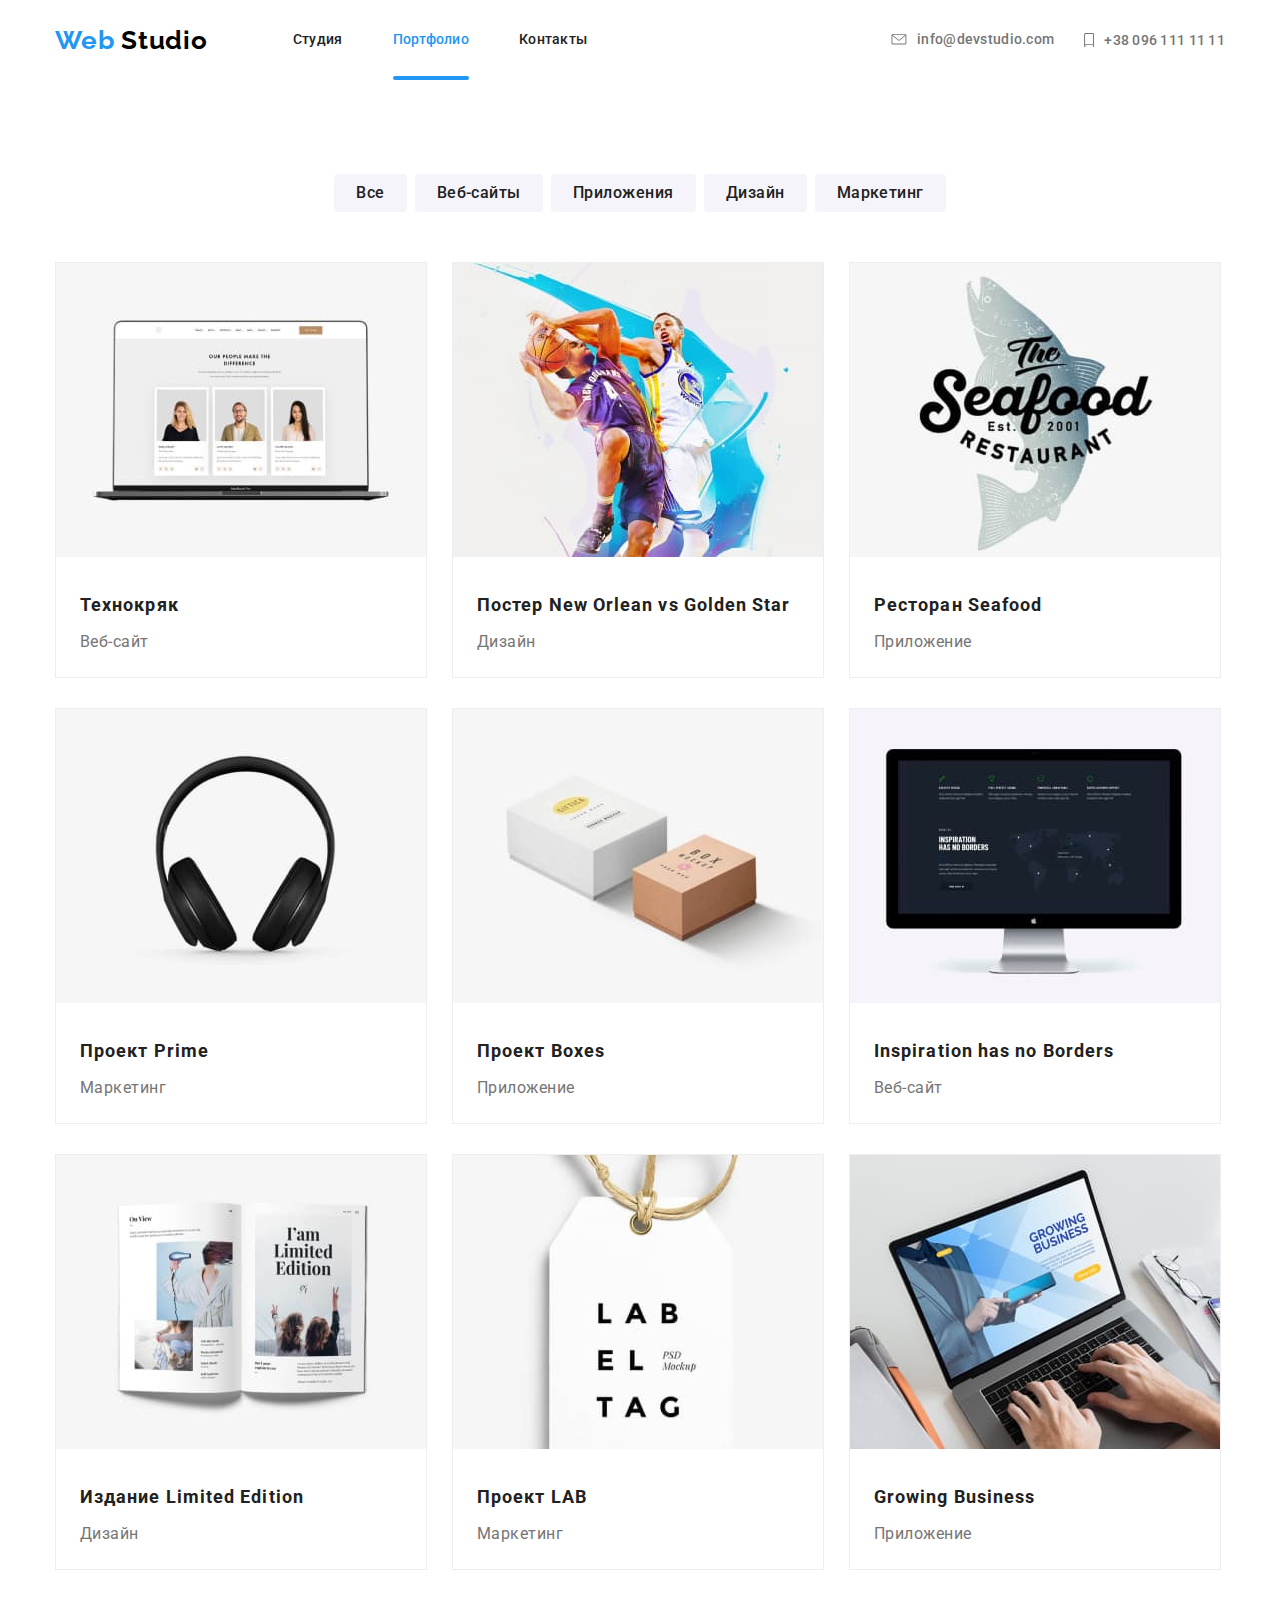
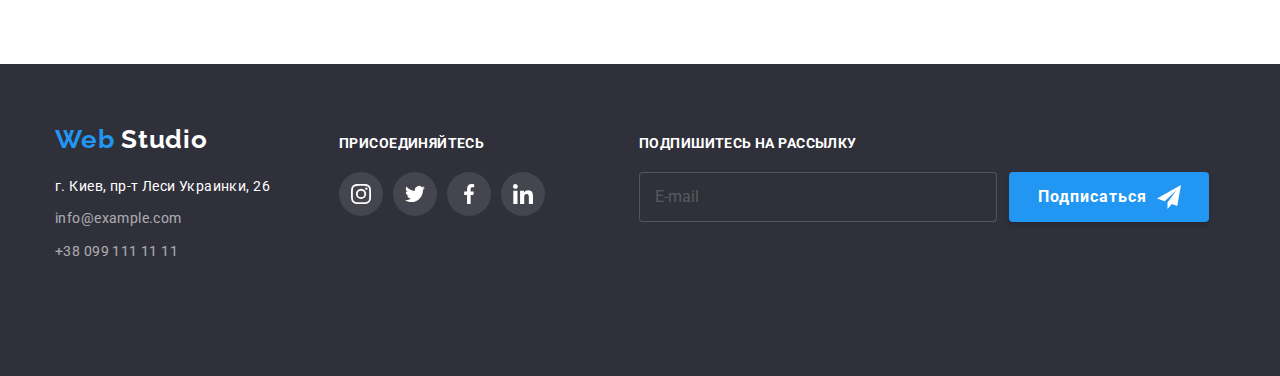
==== portfolio.html @ 1333edb5 "добавляет материалы прошлой работы" ====
<!DOCTYPE html>
<html lang="en">
  <head>
    <meta charset="UTF-8" />
    <meta name="viewport" content="width=device-width, initial-scale=1.0" />
    <title>Portfolio</title>
    <link
      href="https://fonts.googleapis.com/css2?family=Raleway:wght@700&family=Roboto:wght@400;500;700;900&display=swap"
      rel="stylesheet"
    />
    <link rel="stylesheet" href="./css/normalize.css" />
    <link rel="stylesheet" href="./css/styles.css" />
  </head>
  <body>
    <!--Шапка-->
    <header class="header">
      <div class="container">
        <nav class="navigation">
          <a class="logo link" href="./index.html" lang="en"><span class="logo-accent">Web</span> Studio</a>
          <ul class="navigation-list">
            <li class="navigation-list-item list">
              <a class="navigation-list-link link" href="./index.html">Студия</a>
            </li>
            <li class="navigation-list-item list">
              <a class="navigation-list-link link current" href="./portfolio.html">Портфолио</a>
            </li>
            <li class="navigation-list-item list">
              <a class="navigation-list-link link" href="#contacts">Контакты</a>
            </li>
          </ul>
    
          <ul class="address-list">
            <li class="address-list-item list">
    
              <svg class="address-list-item-svg icon-mail" width="16px" height="11.2px">
                <use href="./images/sprite.svg#icon-mail"></use>
    
                <address class="header-address">
    
              </svg>
    
              <a class="adress-list-link link" href="mailto:info@devstudio.com" lang="en">info@devstudio.com</a>
              </address>
            </li>
    
            <li class="address-list-item list">
              <svg class="address-list-item-svg" width="10px" height="14.94px">
                <use href="./images/sprite.svg#icon-telephone"></use>
              </svg>
              <address class="header-address">
                <a class="adress-list-link link" href="tel:+380961111111">+38 096 111 11 11</a>
              </address>
            </li>
          </ul>
        </nav>
      </div>
    </header>

    <!--Портфолио-->
    <main>
      <div class="container filter">
        <h1 class="is-hidden">Примеры работ</h1>
      <!--Фильтр-->
      <ul class="filter-list list">
        <li class="filter-list-item">
          <button class="filter-list-item-btn">Все</button>
        </li>
        <li class="filter-list-item">
          <button class="filter-list-item-btn">Веб-сайты</button>
        </li>
        <li class="filter-list-item">
          <button class="filter-list-item-btn">Приложения</button>
        </li>
        <li class="filter-list-item">
          <button class="filter-list-item-btn">Дизайн</button>
        </li>
        <li class="filter-list-item">
          <button class="filter-list-item-btn">Маркетинг</button>
        </li>
      </ul>
    </div>
      <!--Галлерея работ-->


      <div class="container gallery">

        <ul class="gallery-list list">

          <!--Технокряк -->

          <li class="gallery-list-item">
            <a class="gallery-list-link link" href="">
              <div class="gallery-list-link-image">
                <img class="gallery-list-image" src="./images/gallery/Tehnokriak.jpg" 
              alt="Ноутбук" width="370" height="294" >

              <p class="gallery-list-description">
                Технокряк это современная площадка распространения коронавируса.
                Компании используют эту платформу для цифрового шпионажа и атак на
                защищённые сервера конкурентов.
              </p>
              
              </div>
              <h2 class="gallery-list-title">Технокряк</h2>
              <p class="gallery-list-subtitle">Веб-сайт</p>
              
            </a>
          </li>
        
          <!--Постер New Orlean vs Golden Star-->
        
          <li class="gallery-list-item">
            <a class="gallery-list-link link" href="">
              <div class="gallery-list-link-image">
                <img class="gallery-list-image" src="./images/gallery/Poster-New-Orlean.jpg"
                alt="Два баскетболиста борятся за мяч" width="370" height="294" >

                <p class="gallery-list-description">
                  Технокряк это современная площадка распространения коронавируса.
                  Компании используют эту платформу для цифрового шпионажа и атак на
                  защищённые сервера конкурентов.
                </p>



              </div>
              <h2 class="gallery-list-title">Постер New Orlean vs Golden Star</h2>
              <p class="gallery-list-subtitle">Дизайн</p>
             
            </a>
          </li>
        
          <!--Ресторан Seafood-->
        
          <li class="gallery-list-item">
            <a class="gallery-list-link link" href="">
              <div class="gallery-list-link-image">
                <img class="gallery-list-image" src="./images/gallery/Restaraunt_Seafood.jpg"
                alt="Силует рыбы с названием ресторана" width="370" height="294" >

                <p class="gallery-list-description">
                  Технокряк это современная площадка распространения коронавируса.
                  Компании используют эту платформу для цифрового шпионажа и атак на
                  защищённые сервера конкурентов.
                </p>



              </div>
              <h2 class="gallery-list-title">Ресторан Seafood</h2>
              <p class="gallery-list-subtitle">Приложение</p>
              
            </a>
          </li>
        
          <!--Проект Prime-->
        
          <li class="gallery-list-item">
            <a class="gallery-list-link link" href="">
              <div class="gallery-list-link-image">
                <img class="gallery-list-image" src="./images/gallery/Project-Prime.jpg" 
              alt="Наушники" width="370" height="294" >

              <p class="gallery-list-description">
                Технокряк это современная площадка распространения коронавируса.
                Компании используют эту платформу для цифрового шпионажа и атак на
                защищённые сервера конкурентов.
              </p>

              </div>
              <h2 class="gallery-list-title">Проект Prime</h2>
              <p class="gallery-list-subtitle">Маркетинг</p>
              
            </a>
          </li>
        
          <!--Проект Boxes-->
        
          <li class="gallery-list-item">
            <a class="gallery-list-link link" href="">
              <div class="gallery-list-link-image">
                <img class="gallery-list-image" src="./images/gallery/Project_Boxes.jpg" 
              alt="Две коробки" width="370" height="294" >

              <p class="gallery-list-description">
                Технокряк это современная площадка распространения коронавируса.
                Компании используют эту платформу для цифрового шпионажа и атак на
                защищённые сервера конкурентов.
              </p>
              </div>
              <h2 class="gallery-list-title">Проект Boxes</h2>
              <p class="gallery-list-subtitle">Приложение</p>
              
            </a>
          </li>
        
          <!--Inspiration has no Borders-->
        
          <li class="gallery-list-item">
            <a class="gallery-list-link link" href="">
              <div class="gallery-list-link-image">
                <img class="gallery-list-image" src="./images/gallery/Inspiration-has-no-borders.jpg" 
              alt="Монитор" width="370" height="294" >

              <p class="gallery-list-description">
                Технокряк это современная площадка распространения коронавируса.
                Компании используют эту платформу для цифрового шпионажа и атак на
                защищённые сервера конкурентов.
              </p>

              </div>
              <h2 class="gallery-list-title">Inspiration has no Borders</h2>
              <p class="gallery-list-subtitle">Веб-сайт</p>
              
            </a>
          </li>
        
          <!--Издание Limited Edition-->
        
          <li class="gallery-list-item">
            <a class="gallery-list-link link" href="">
              <div class="gallery-list-link-image">
                <img class="gallery-list-image" src="./images/gallery/publication-limit-edition.jpg" 
              alt="Разворот журнала" width="370" height="294" >

              <p class="gallery-list-description">
                Технокряк это современная площадка распространения коронавируса.
                Компании используют эту платформу для цифрового шпионажа и атак на
                защищённые сервера конкурентов.
              </p>
              </div>
              <h2 class="gallery-list-title">Издание Limited Edition</h2>
              <p class="gallery-list-subtitle">Дизайн</p>
              
            </a>
          </li>
        
          <!--Проект LAB-->
        
          <li class="gallery-list-item">
            <a class="gallery-list-link link" href="">
              <div class="gallery-list-link-image">
                <img class="gallery-list-image" src="./images/gallery/project-LAB.jpg" 
              alt="Этикетка" width="370" height="294" >

              <p class="gallery-list-description">
                Технокряк это современная площадка распространения коронавируса.
                Компании используют эту платформу для цифрового шпионажа и атак на
                защищённые сервера конкурентов.
              </p>
              </div>
              <h2 class="gallery-list-title">Проект LAB</h2>
              <p class="gallery-list-subtitle">Маркетинг</p>
              
            </a>
          </li>
        
          <!--Growing Business-->
        
          <li class="gallery-list-item">
            <a class="gallery-list-link link" href="">
              <div class="gallery-list-link-image">
                <img class="gallery-list-image" src="./images/gallery/Growing_Business.jpg"
                alt="Руки печатают по клавиатуре ноутбука" width="370" height="294" >

                <p class="gallery-list-description">
                  Технокряк это современная площадка распространения коронавируса.
                  Компании используют эту платформу для цифрового шпионажа и атак на
                  защищённые сервера конкурентов.
                </p>
              </div>
              <h2 class="gallery-list-title">Growing Business</h2>
              <p class="gallery-list-subtitle">Приложение</p>
             
            </a>
          </li>
        </ul>
      </div>
    </main>

    <!--Подвал-->
    <footer id="contacts">
      <div class="container">
        <div class="footer-left-side">
          <a class="logo link" href="./index.html" lang="en">
            <span class="logo-accent">Web</span> Studio</a>
    
          <ul class="contact-list list">
            <li class="contact-list-item address">
              <address>
                <a class="contact-list-address link" href="https://goo.gl/maps/Wt82RCwKniS8VuWU9" target="_blank">г. Киев,
                  пр-т Леси Украинки, 26</a>
              </address>
            </li>
    
            <li class="contact-list-item mail">
              <address>
                <a class="contact-list-mail link" href="mailto:info@example.com" lang="en">info@example.com</a>
              </address>
            </li>
    
            <li class="contact-list-item tel">
              <address>
                <a class="contact-list-tel link" href="tel:+380991111111">+38 099 111 11 11</a>
              </address>
            </li>
          </ul>
        </div>
    
        <!-- Социальные ссылки подвала -->
    
        <div class="footer-center-side">
          <b class="slogan">присоединяйтесь</b>
    
          <ul class="social-list list">
            <li class="social-list-item">
              <a class="social-link" href="" target="_blank" aria-label="иконка инстаграма">
                <svg class="social-list-item-svg" width="20px" height="20px">
                  <use href="./images/sprite.svg#icon-instagram">
    
                  </use>
                </svg>
              </a>
            </li>
            <li class="social-list-item">
              <a class="social-link" href="" target="_blank" aria-label="иконка твиттера">
                <svg class="social-list-item-svg" width="20px" height="20px">
                  <use href="./images/sprite.svg#icon-twitter">
    
                  </use>
                </svg>
              </a>
            </li>
            <li class="social-list-item">
              <a class="social-link" href="" target="_blank" aria-label="иконка фейсбука">
                <svg class="social-list-item-svg" width="20px" height="20px">
                  <use href="./images/sprite.svg#icon-facebook">
    
                  </use>
                </svg>
              </a>
            </li>
            <li class="social-list-item">
              <a class="social-link" href="" target="_blank" aria-label="иконка линкедина">
                <svg class="social-list-item-svg" width="20px" height="20px">
                  <use href="./images/sprite.svg#icon-linkedin">
    
                  </use>
                </svg>
              </a>
            </li>
          </ul>
        </div>
        <!-- Форма подвала -->
        <div class="footer-right-side">
    
          <b class="slogan">подпишитесь на рассылку</b>
    
          <form action="" class="footer-right-side-form">
    
            <input class="footer-form-input" placeholder="E-mail"></input>
    
            <button type="submit" class="footer-form-button">
              <span class="footer-form-button-txt">Подписаться</span>
              <svg class="footer-form-button-svg" width="24" height="24">
                <use href="./images/sprite.svg#icon-plane"></use>
              </svg>
    
            </button>
    
          </form>
    
        </div>
    
    
    
      </div>
    </footer>
  </body>
</html>
---- css/styles.css ----
html {
  box-sizing: border-box;
}

*,
*::before,
*::after {
  box-sizing: inherit;
}
:root {
  --main-font: 'Roboto', sans-serif;
  --secondary-font: 'Raleway', sans-serif;
  --dark-theme-color: #ffffff;
  --title-color: #212121;
  --desription-color: #757575;
  --accent-color: #2196f3;
  --timing-function: cubic-bezier(0.4, 0, 0.2, 1);
}
body {
  background-color: #ffffff;
  font-family: var(--main-font);
}

img {
  display: block;
}

.container {
  width: 1200px;
  padding-left: 15px;
  padding-right: 15px;
  margin-left: auto;
  margin-right: auto;
}

.section-title {
  margin-top: 0px;
  margin-bottom: 50px;

  font-weight: 700;
  font-size: 36px;
  line-height: 1.17;
  text-align: center;
  letter-spacing: 0.03em;
  color: var(--title-color);
}

.link {
  text-decoration: none;
  font-style: normal;
}
.list {
  list-style: none;
  padding-left: 0px;
}

/* Социальные ссылки */

.social-list {
  display: flex;
}

.social-link {
  display: flex;
  width: 44px;
  height: 44px;
  justify-content: center;
  align-items: center;
}

.social-list-item:not(:last-child) {
  margin-right: 10px;
}

.active {
  color: var(--accent-color);
}

.is-hidden {
  position: absolute;
  width: 1px;
  height: 1px;
  margin: -1px;
  border: 0;
  padding: 0;
  clip: rect(0 0 0 0);
  overflow: hidden;
}

/* Шапка */

.navigation {
  display: flex;
  align-items: center;
}

.logo {
  margin-right: 85px;

  font-family: var(--secondary-font);
  font-weight: 700;
  font-size: 26px;
  line-height: 1.19;
  letter-spacing: 0.03em;

  color: #000000;
}
.logo-accent {
  color: var(--accent-color);
}
.navigation-list,
.address-list {
  padding-left: 0px;
  display: flex;
  margin-top: 0px;
  margin-bottom: 0px;
}

.address-list {
  margin-left: auto;
}

.navigation-list-link {
  display: block;
  padding-top: 32px;
  padding-bottom: 32px;
  color: #212121;
  transition: color 250ms var(--timing-function);
}

.navigation-list-item {
  position: relative;
}

.current {
  color: var(--accent-color);
}

.current::after {
  position: absolute;
  left: 0;
  bottom: 0;

  display: block;
  content: '';
  width: 100%;
  height: 4px;
  background: var(--accent-color);
  border-radius: 2px;

  transition: opacity 250ms var(--timing-function);
}

.navigation-list-item:not(:last-child) {
  margin-right: 50px;
}
.address-list-item:not(:last-child) {
  margin-right: 30px;
}

.navigation-list-link,
.adress-list-link {
  font-weight: 500;
  font-size: 14px;
  line-height: 1.14;
  letter-spacing: 0.02em;
}

.address-list-item {
  display: flex;
  align-items: center;
}

.icon-mail {
  align-items: baseline;
}

.adress-list-link {
  color: #757575;
  transition: color 250ms var(--timing-function);
}

.address-list-item-svg {
  margin-right: 10px;
  fill: #757575;
  transition: fill 250ms var(--timing-function);
}

.navigation-list-link:hover,
.navigation-list-link:focus {
  color: var(--accent-color);
}

.address-list-item:hover .address-list-item-svg,
.address-list-item:focus .address-list-item-svg {
  fill: var(--accent-color);
}

.address-list-item:hover .adress-list-link,
.address-list-item:focus .adress-list-link {
  color: var(--accent-color);
}

/* Герой */

.hero {
  margin-bottom: 94px;
  margin-left: auto;
  margin-right: auto;
  max-width: 1600px;

  background-image: linear-gradient(
      to right,
      rgba(47, 48, 58, 0.8),
      rgba(47, 48, 58, 0.8)
    ),
    url(../images/Hero.jpg);

  background-repeat: no-repeat;
  background-position: center;
}

.hero-title,
.modal-btn {
  color: var(--dark-theme-color);
  text-align: center;
  letter-spacing: 0.06em;
}

.hero-title {
  margin-top: 0px;
  margin-right: auto;
  margin-bottom: 30px;
  margin-left: auto;
  padding-top: 200px;

  width: 696px;
  font-weight: 900;
  font-size: 44px;
  line-height: 1.36;
  text-transform: uppercase;
}

.hero-modal-btn {
  padding-bottom: 200px;
}

.modal-btn {
  display: block;
  margin-left: auto;
  margin-right: auto;
  padding-top: 10px;
  padding-right: 32px;
  padding-bottom: 10px;
  padding-left: 32px;

  font-weight: 700;
  font-size: 16px;
  line-height: 1.87;

  background-color: var(--accent-color);
  border: none;
  border-radius: 4px;
  cursor: pointer;

  transition: background-color 250ms var(--timing-function);
}

.modal-btn:hover,
.modal-btn:focus {
  background-color: #188ce8;
}

/* Особенности */

.features {
  margin-bottom: 94px;
}

.features-list,
.features-list-title,
.features-list-description {
  margin-top: 0px;
  margin-bottom: 0px;
}

.features-list {
  display: flex;
}

.features-list-title {
  margin-bottom: 10px;
}

.features-list-item {
  width: 270px;
}

.features-list-item:not(:last-child) {
  margin-right: 30px;
}

.features-list-icon {
  display: ;
  margin-bottom: 30px;
  display: flex;
  width: 270px;
  height: 120px;
  background-color: #f5f4fa;
  border-radius: 4px;
  justify-content: center;
  align-items: center;
}

.features-list-title,
.features-list-description {
  font-size: 14px;
  letter-spacing: 0.03em;
}

.features-list-title {
  font-weight: 700;
  line-height: 1.14;
  text-transform: uppercase;
  color: var(--title-color);
}
.features-list-description {
  font-weight: 400;
  line-height: 1.71;
  color: var(--desription-color);
}
/* Чем мы занимаемся */

.lesson {
  margin-bottom: 94px;
}

.lesson-list {
  display: flex;
}

.lesson-list,
.lesson-list-description {
  margin-top: 0px;
  margin-bottom: 0px;
}

.lesson-list-item:not(:last-child) {
  margin-right: 30px;
}

.lesson-list-item {
  position: relative;
}

.lesson-list-description {
  position: absolute;
  left: 0;
  bottom: 0;
  width: 100%;

  padding-top: 27px;
  padding-bottom: 27px;

  font-weight: 700;
  font-size: 14px;
  line-height: 1.14;
  text-align: center;
  letter-spacing: 0.03em;
  text-transform: uppercase;
  color: var(--dark-theme-color);
  background: rgba(47, 48, 58, 0.8);
}

/*Наша команда*/

.team {
  background: #f5f4fa;
  margin-bottom: 94px;
}

.team .container {
  padding-top: 94px;
}

.team-list,
.team-list-title,
.team-list-description,
.social-list {
  margin-top: 0px;
  margin-bottom: 0px;
}

.team-list {
  display: flex;
  padding-bottom: 94px;
}

.team-list-item {
  background-color: #fff;
  box-shadow: 0px 2px 1px rgba(0, 0, 0, 0.2), 0px 1px 1px rgba(0, 0, 0, 0.14),
    0px 1px 3px rgba(0, 0, 0, 0.12);
  border-radius: 0px 0px 4px 4px;
}

.team-list-item:not(:last-child) {
  margin-right: 30px;
}

.team-list-img {
  margin-bottom: 30px;
}

.team-list-title,
.team-list-description {
  font-size: 16px;
  line-height: 1.19;
  text-align: center;
  letter-spacing: 0.03em;
}

.team-list-title {
  margin-bottom: 10px;

  font-weight: 500;
  color: var(--title-color);
}
.team-list-description {
  margin-bottom: 16px;

  font-weight: 400;
  color: var(--desription-color);
}

.team .social-list {
  padding-bottom: 24px;
  padding-left: 32px;
}

.team .social-link {
  background-color: #ffffff;
  border-radius: 50%;
  transition: background-color 250ms var(--timing-function);
}

.team .social-link:hover,
.team .social-link:focus {
  background-color: var(--accent-color);
}

.team .social-list-item-svg {
  fill: #afb1b8;
  transition: fill 250ms var(--timing-function);
}

.team .social-link:hover .social-list-item-svg,
.team .social-link:focus .social-list-item-svg {
  fill: #fff;
}

/* Постоянные клиенты */
.clients {
  margin-bottom: 94px;
}

.clients-list {
  display: flex;
  padding-top: 0px;
  padding-bottom: 0px;
  justify-content: center;
}

.clients-list-link {
  display: flex;
  width: 170px;
  height: 90px;
  border: 1px solid #afb1b8;
  border-radius: 4px;
  justify-content: center;
  align-items: center;
  transition: border 250ms var(--timing-function);
}

.clients-list-item:not(:last-child) {
  margin-right: 30px;
}

.clients-list-link-svg {
  fill: #afb1b8;
  transition: fill 250ms var(--timing-function);
}

.clients-list-link:hover,
.clients-list-link:focus {
  border: 1px solid var(--accent-color);
}

.clients-list-link:hover .clients-list-link-svg,
.clients-list-link:focus .clients-list-link-svg {
  fill: var(--accent-color);
}

/* Портфолио */
.filter {
  margin-top: 94px;
  margin-bottom: 50px;
}

.filter-list {
  margin-top: 0px;
  margin-bottom: 0px;
  display: flex;
  justify-content: center;
}

.filter-list-item:not(:last-child) {
  margin-right: 8px;
}

.filter-list-item-btn {
  padding-top: 6px;
  padding-right: 22px;
  padding-bottom: 6px;
  padding-left: 22px;

  font-weight: 500;
  font-size: 16px;
  line-height: 1.62;
  text-align: center;
  letter-spacing: 0.03em;
  color: #212121;
  background-color: #f5f4fa;
  border: none;
  border-radius: 4px;

  transition: color 250ms var(--timing-function),
    background-color 250ms var(--timing-function);
  cursor: pointer;
}
.filter-list-item-btn:hover,
.filter-list-item-btn:focus {
  color: #ffffff;
  background-color: var(--accent-color);
}

.gallery {
  margin-bottom: 94px;
}

.gallery-list,
.gallery-list-title,
.gallery-list-subtitle {
  margin-top: 0px;
  margin-bottom: 0px;
}

.gallery-list {
  padding-left: 0px;
  display: flex;
  flex-wrap: wrap;
}

.gallery-list-item {
  border: 1px solid #eeeeee;
}

.gallery-list-item:not(:nth-child(3n)) {
  margin-right: 25px;
}

.gallery-list-item:not(:nth-last-child(-n + 3)) {
  margin-bottom: 30px;
}

.gallery-list-item:hover,
.gallery-list-item:focus {
  box-shadow: 1px 4px 6px rgba(0, 0, 0, 0.16), 0px 4px 4px rgba(0, 0, 0, 0.06),
    0px 1px 1px rgba(0, 0, 0, 0.12);
}

.gallery-list,
.gallery-list-title,
.gallery-list-description {
  font-size: 18px;
}

.gallery-list-title,
.gallery-list-subtitle {
  padding-left: 24px;
}

.gallery-list-title {
  margin-bottom: 4px;

  font-weight: 700;
  line-height: 2;
  letter-spacing: 0.06em;
  color: var(--title-color);
}

.gallery-list-description,
.gallery-list-subtitle {
  font-weight: 400;
  letter-spacing: 0.03em;
}
.gallery-list-subtitle {
  padding-bottom: 20px;

  font-size: 16px;
  line-height: 1.87;
  color: var(--desription-color);
}

.gallery-list-link-image {
  position: relative;
  overflow: hidden;
  margin-bottom: 30px;
}

.gallery-list-link-image:hover .gallery-list-description {
  transform: translateY(0);
}

.gallery-list-description {
  position: absolute;
  top: 0;
  left: 0;

  width: 100%;
  height: 100%;

  transform: translateY(100%);
  transition: transform 250ms var(--timing-function);

  margin: 0px;
  padding-top: 63px;
  padding-right: 24px;
  padding-bottom: 63px;
  padding-left: 24px;

  line-height: 1.56;
  color: #ffffff;
  background-color: rgba(33, 150, 243, 0.9);
}
/* Подвал */
footer .container {
  display: flex;
  padding-bottom: 60px;
}
footer .contact-list {
  padding-left: 0px;
  margin-top: 0px;
  margin-bottom: 0px;
}

footer {
  background-color: #2f303a;
}
footer .logo {
  display: block;
  color: #ffffff;
  margin-bottom: 20px;
  margin-right: 0;
}

.footer-left-side {
  padding-top: 60px;
  margin-right: 69px;
}

.footer-center-side {
  padding-top: 72px;
  margin-right: 94px;
}

.slogan {
  display: block;
  margin-bottom: 20px;
}

footer .social-list {
  padding-left: 0px;
  padding-bottom: 100px;
}

.footer-center-side .social-link {
  background-color: rgba(255, 255, 255, 0.1);
  border-radius: 50%;
  transition: background-color 250ms var(--timing-function);
}

.footer-center-side .social-link:hover,
.footer-center-side .social-link:focus {
  background-color: var(--accent-color);
}

.footer-center-side .social-list-item-svg {
  fill: #fff;
}

.contact-list-address,
.contact-list-mail,
.contact-list-tel {
  font-weight: 400;
  font-size: 14px;
  line-height: 1.71;
  letter-spacing: 0.03em;
  color: var(--dark-theme-color);
}
.contact-list-mail,
.contact-list-tel {
  opacity: 0.6;
}

.contact-list .address,
.contact-list .mail {
  margin-bottom: 9px;
}
.slogan {
  font-weight: 700;
  font-size: 14px;
  line-height: 1.14;
  letter-spacing: 0.03em;
  text-transform: uppercase;
  color: var(--dark-theme-color);
}
/* Форма */
.footer-right-side {
  margin-top: 72px;
}
.footer-right-side .slogan {
  margin-bottom: 20px;
}

.footer-right-side-form {
  display: flex;
}

.footer-form-input {
  margin-right: 12px;
  padding-top: 15px;
  padding-bottom: 15px;
  padding-left: 15px;

  width: 358px;
  height: 50px;

  font-family: var(--main-font);
  font-size: 16px;
  line-height: 1.25;
  font-weight: 400;
  color: var(--dark-theme-color);
  opacity: 0.6;

  border: 1px solid rgba(255, 255, 255, 0.3);
  border-radius: 4px;

  background-color: #2f303a;
  outline: none;
}

.footer-form-button {
  display: flex;

  padding-top: 10px;
  padding-right: 28px;
  padding-bottom: 10px;
  padding-left: 29px;

  font-weight: 700;
  font-family: var(--main-font);
  font-size: 16px;
  line-height: 1.875;
  letter-spacing: 0.06em;
  color: var(--dark-theme-color);

  background-color: var(--accent-color);

  align-items: center;
  outline: none;
  border: none;
  box-shadow: 0px 4px 4px rgba(0, 0, 0, 0.15);
  border-radius: 4px;
  cursor: pointer;
}

.footer-form-button-txt {
  margin-right: 10px;
}

.footer-form-button-svg {
  fill: var(--dark-theme-color);
}

/* Модалка */
.backdrop {
  position: fixed;
  top: 0;
  left: 0;
  width: 100%;
  height: 100%;
  background-color: rgba(0, 0, 0, 0.2);
}

.backdrop.is-hidden {
  opacity: 0;
  pointer-events: none;
}

.modal {
  position: absolute;
  top: 50%;
  left: 50%;
  transform: translate(-50%, -50%);
  padding: 40px;

  background-color: #fff;

  box-shadow: 0px 1px 3px rgba(0, 0, 0, 0.12), 0px 1px 1px rgba(0, 0, 0, 0.14),
    0px 2px 1px rgba(0, 0, 0, 0.2);
  border-radius: 4px;
}

.modal-title {
  margin-top: 0px;
  margin-bottom: 30px;

  color: var(--title-color);
  font-size: 20px;
  line-height: 1, 15;

  letter-spacing: 0.03em;
}

.modal-input-container {
  position: relative;

  margin-bottom: 28px;
}

.modal-input-label {
  position: absolute;

  top: 50%;
  left: 42px;

  transform: translateY(-50%);

  font-size: 14px;
  line-height: 1.14;
  letter-spacing: 0.01em;

  color: #757575;
  transition: color 250ms var(--timing-function),
    font-size 250ms var(--timing-function),
    transform 250ms var(--timing-function), left 250ms var(--timing-function);
}

.modal-input-label-icon {
  position: absolute;
  left: 18px;
  top: 50%;
  transform: translateY(-50%);
  fill: #212121;
  transition: fill 250ms var(--timing-function);
}

.modal-input,
.modal-comment {
  width: 100%;

  font-size: 14px;
  line-height: 1.14;
  letter-spacing: 0.01em;
  color: #757575;

  border: 1px solid rgba(33, 33, 33, 0.2);
  border-radius: 4px;
  transition: border 250ms var(--timing-function);
}

.modal-input {
  padding-left: 42px;
  height: 40px;
}

.modal-comment {
  padding-top: 12px;
  padding-left: 16px;
  resize: none;
  margin-bottom: 20px;
  height: 120px;
}

.modal-input:hover,
.modal-input:focus,
.modal-input:not(:placeholder-shown) {
  border: 1px solid #2196f3;
  outline: none;
}

.modal-input:hover + .modal-input-label,
.modal-input:focus + .modal-input-label,
.modal-input:not(:placeholder-shown) + .modal-input-label {
  left: 18px;
  transform: translateY(-40px);
  color: var(--accent-color);
  font-size: 12px;
  line-height: 1.17;
  letter-spacing: 0.01em;
}

.modal-input:hover ~ .modal-input-label-icon,
.modal-input:focus ~ .modal-input-label-icon,
.modal-input:not(:placeholder-shown) ~ .modal-input-label-icon {
  fill: var(--accent-color);
}

.modal-comment-container {
  position: relative;
  display: flex;
}

.modal-comment-label {
  position: absolute;
  top: 12px;
  left: 16px;

  font-size: 14px;
  line-height: 1.14;
  letter-spacing: 0.01em;

  color: #757575;
  transition: color 250ms var(--timing-function),
    font-size 250ms var(--timing-function),
    transform 250ms var(--timing-function);
}

.modal-comment:hover,
.modal-comment:focus,
.modal-comment:not(:placeholder-shown) {
  border: 1px solid #2196f3;
  outline: none;
}

.modal-comment:hover + .modal-comment-label,
.modal-comment:focus + .modal-comment-label,
.modal-comment:not(:placeholder-shown) + .modal-comment-label {
  transform: translateY(-32px);
  color: var(--accent-color);
  font-size: 12px;
  line-height: 1.17;
  letter-spacing: 0.01em;
}

.agreement {
  display: flex;
  align-items: center;

  padding-left: 12px;
  margin-bottom: 30px;
}

.agreement-checkbox {
  display: flex;
  margin-right: 7px;

  justify-content: center;
  align-items: center;

  width: 16px;
  height: 15px;
  border: 1.8px solid #212121;
  border-radius: 2px;
  background-color: #fff;
  transition: background-color 250ms var(--timing-function),
    border 250ms var(--timing-function);
}

.checked-icon {
  fill: transparent;
  transition: fill 250ms var(--timing-function);
}

.modal-checkbox:checked + .agreement-checkbox > .checked-icon {
  fill: #ffffff;
}

.modal-checkbox:checked + .agreement-checkbox {
  background-color: var(--accent-color);
  border: 1.8px solid var(--accent-color);
}

.agreement-txt,
.agreement-link {
  font-size: 14px;
  line-height: 1.71;
  letter-spacing: 0.03em;
}

.agreement-txt {
  display: flex;
  align-items: center;
  color: #757575;
  margin-right: 5px;
}

.agreement-link {
  color: var(--accent-color);
}

.modal-submit-button {
  display: block;
  margin-left: auto;
  margin-right: auto;
  padding-top: 10px;
  padding-right: 55px;
  padding-bottom: 10px;
  padding-left: 56px;

  font-weight: 700;
  font-size: 16px;
  line-height: 1.875;
  letter-spacing: 0.06em;
  color: var(--dark-theme-color);
  background-color: var(--accent-color);
  border: none;
  box-shadow: 0px 4px 4px rgba(0, 0, 0, 0.15);
  border-radius: 4px;
  transition: background-clor 250ms var(--timing-function);
}

.modal-submit-button:hover,
.modal-submit-button:focus {
  background-color: #188ce8;
}

.modal-button-close {
  position: absolute;
  top: 8px;
  right: 8px;
  display: flex;
  padding: 9px;

  background-color: #fff;
  border: 1px solid rgba(0, 0, 0, 0.1);
  border-radius: 50%;
  justify-content: center;
  align-items: center;
  cursor: pointer;
}

.modal-button-close-icon {
  fill: #000;
  transition: fill 250ms var(--timing-function);
}

.modal-button-close:hover .modal-button-close-icon,
.modal-button-close:focus .modal-button-close {
  fill: var(--accent-color);
}
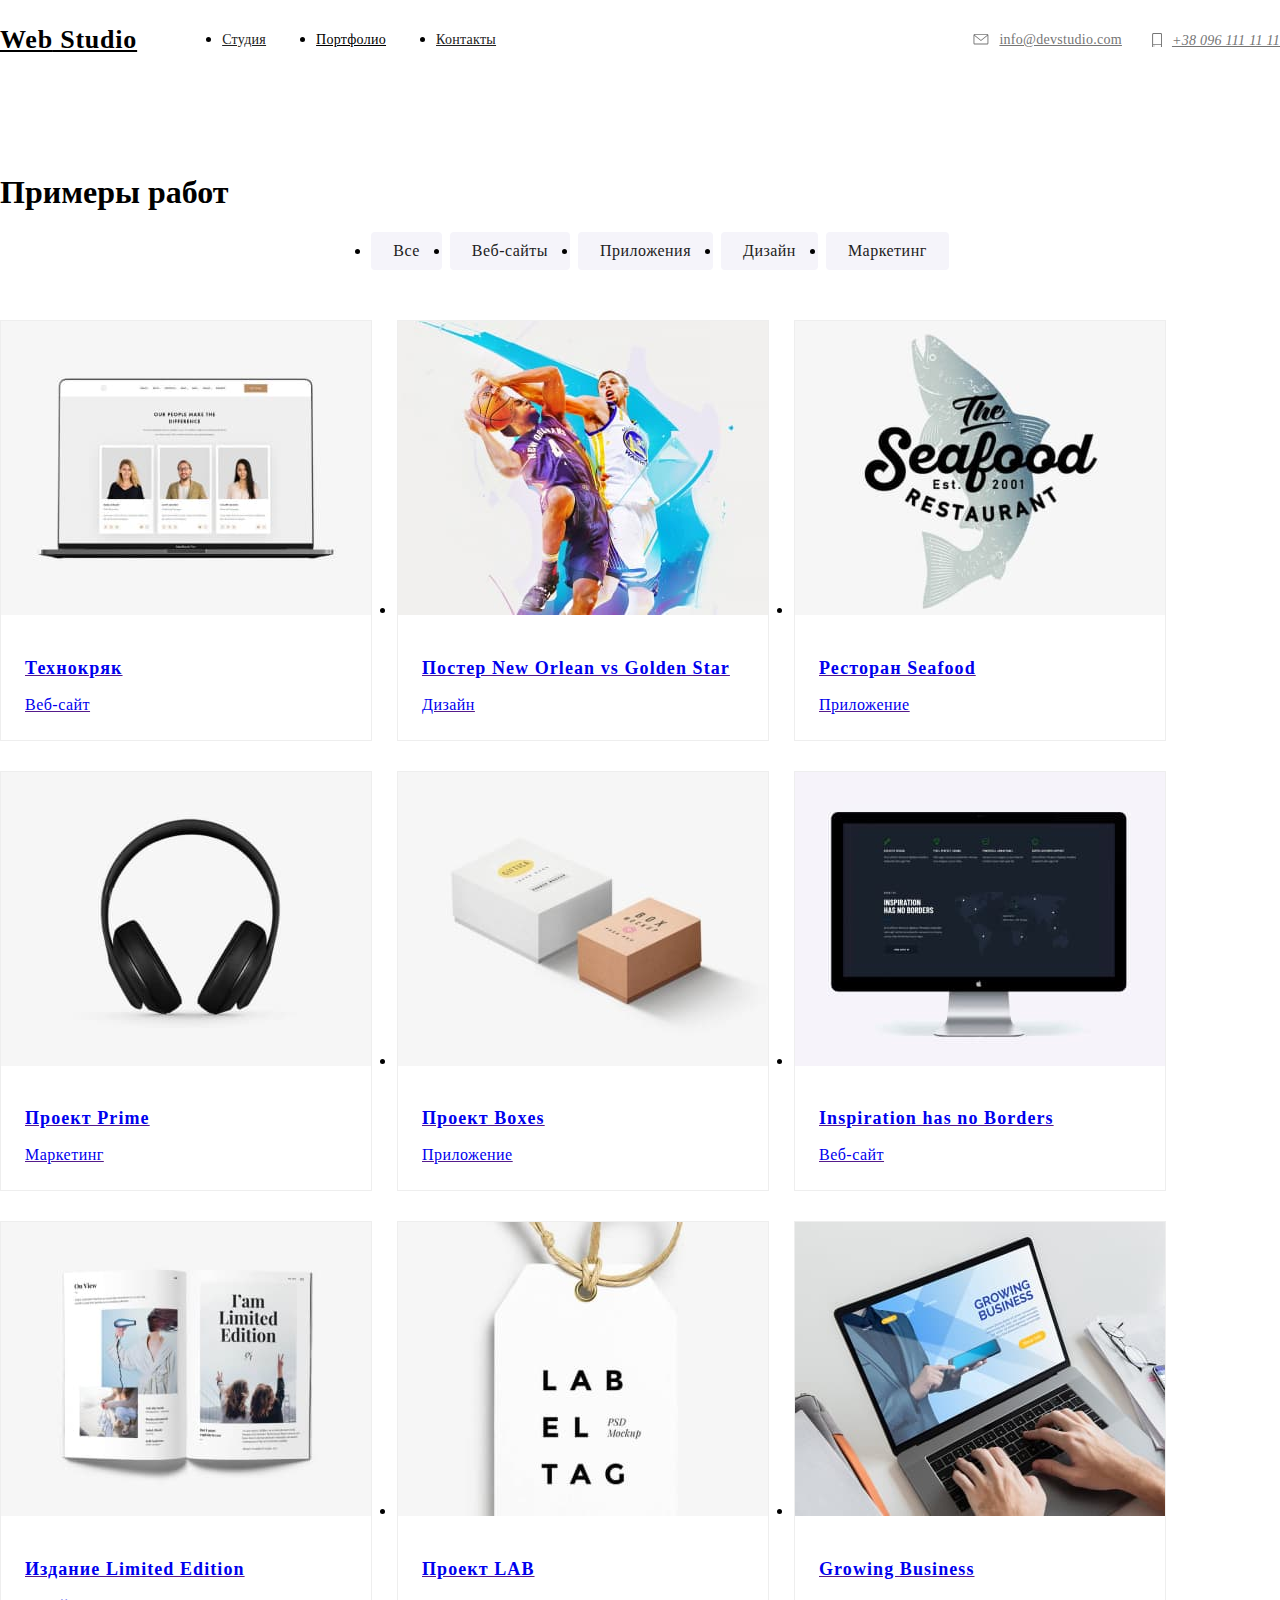
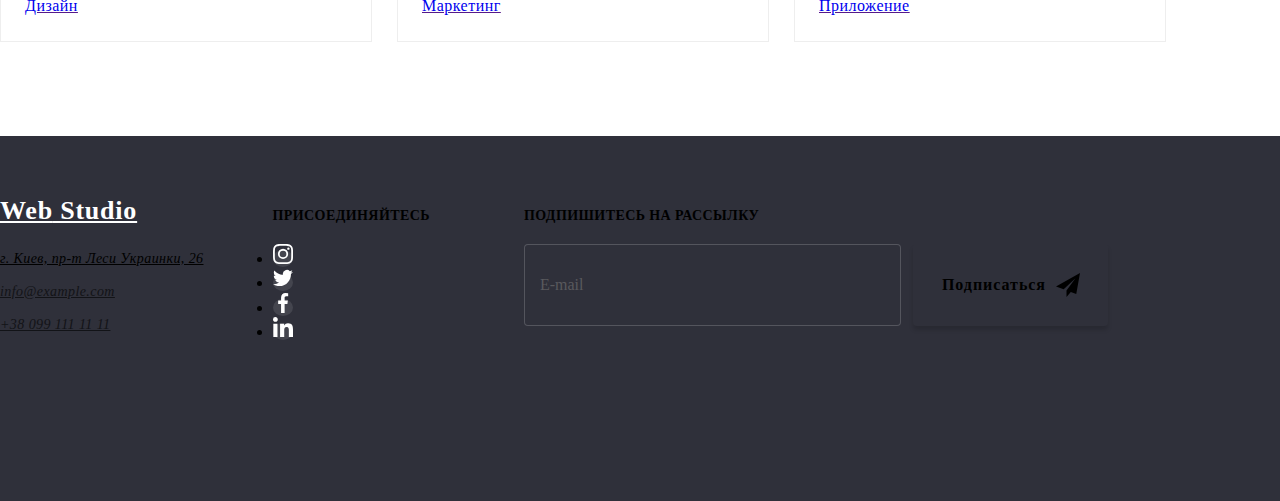
==== commit c48b5bdd: "разрезает css на отдельные sass файлы" ====
--- a/portfolio.html
+++ b/portfolio.html
@@ -8,8 +8,8 @@
       href="https://fonts.googleapis.com/css2?family=Raleway:wght@700&family=Roboto:wght@400;500;700;900&display=swap"
       rel="stylesheet"
     />
-    <link rel="stylesheet" href="./css/normalize.css" />
-    <link rel="stylesheet" href="./css/styles.css" />
+    
+    <link rel="stylesheet" href="./css/main.min.css" />
   </head>
   <body>
     <!--Шапка-->
--- a/css/main.min.css
+++ b/css/main.min.css
@@ -0,0 +1,2 @@
+/*! normalize.css v8.0.1 | MIT License | github.com/necolas/normalize.css */html{line-height:1.15;-webkit-text-size-adjust:100%}body{margin:0}main{display:block}h1{font-size:2em;margin:0.67em 0}hr{box-sizing:content-box;height:0;overflow:visible}pre{font-family:monospace, monospace;font-size:1em}a{background-color:transparent}abbr[title]{border-bottom:none;text-decoration:underline;text-decoration:underline dotted}b,strong{font-weight:bolder}code,kbd,samp{font-family:monospace, monospace;font-size:1em}small{font-size:80%}sub,sup{font-size:75%;line-height:0;position:relative;vertical-align:baseline}sub{bottom:-0.25em}sup{top:-0.5em}img{border-style:none}button,input,optgroup,select,textarea{font-family:inherit;font-size:100%;line-height:1.15;margin:0}button,input{overflow:visible}button,select{text-transform:none}button,[type='button'],[type='reset'],[type='submit']{-webkit-appearance:button}button::-moz-focus-inner,[type='button']::-moz-focus-inner,[type='reset']::-moz-focus-inner,[type='submit']::-moz-focus-inner{border-style:none;padding:0}button:-moz-focusring,[type='button']:-moz-focusring,[type='reset']:-moz-focusring,[type='submit']:-moz-focusring{outline:1px dotted ButtonText}fieldset{padding:0.35em 0.75em 0.625em}legend{box-sizing:border-box;color:inherit;display:table;max-width:100%;padding:0;white-space:normal}progress{vertical-align:baseline}textarea{overflow:auto}[type='checkbox'],[type='radio']{box-sizing:border-box;padding:0}[type='number']::-webkit-inner-spin-button,[type='number']::-webkit-outer-spin-button{height:auto}[type='search']{-webkit-appearance:textfield;outline-offset:-2px}[type='search']::-webkit-search-decoration{-webkit-appearance:none}::-webkit-file-upload-button{-webkit-appearance:button;font:inherit}details{display:block}summary{display:list-item}template{display:none}[hidden]{display:none}.navigation{display:flex;align-items:center}.logo{margin-right:85px;font-family:var(--secondary-font);font-weight:700;font-size:26px;line-height:1.19;letter-spacing:0.03em;color:#000000}.logo-accent{color:var(--accent-color)}.navigation-list,.address-list{padding-left:0px;display:flex;margin-top:0px;margin-bottom:0px}.address-list{margin-left:auto}.navigation-list-link{display:block;padding-top:32px;padding-bottom:32px;color:#212121;transition:color 250ms var(--timing-function)}.navigation-list-item{position:relative}.current{color:var(--accent-color)}.current::after{position:absolute;left:0;bottom:0;display:block;content:'';width:100%;height:4px;background:var(--accent-color);border-radius:2px;transition:opacity 250ms var(--timing-function)}.navigation-list-item:not(:last-child){margin-right:50px}.address-list-item:not(:last-child){margin-right:30px}.navigation-list-link,.adress-list-link{font-weight:500;font-size:14px;line-height:1.14;letter-spacing:0.02em}.address-list-item{display:flex;align-items:center}.icon-mail{align-items:baseline}.adress-list-link{color:#757575;transition:color 250ms var(--timing-function)}.address-list-item-svg{margin-right:10px;fill:#757575;transition:fill 250ms var(--timing-function)}.navigation-list-link:hover,.navigation-list-link:focus{color:var(--accent-color)}.address-list-item:hover .address-list-item-svg,.address-list-item:focus .address-list-item-svg{fill:var(--accent-color)}.address-list-item:hover .adress-list-link,.address-list-item:focus .adress-list-link{color:var(--accent-color)}.hero{margin-bottom:94px;margin-left:auto;margin-right:auto;max-width:1600px;background-image:linear-gradient(to right, rgba(47,48,58,0.8), rgba(47,48,58,0.8)),url(../images/Hero.jpg);background-repeat:no-repeat;background-position:center}.hero-title,.modal-btn{color:var(--dark-theme-color);text-align:center;letter-spacing:0.06em}.hero-title{margin-top:0px;margin-right:auto;margin-bottom:30px;margin-left:auto;padding-top:200px;width:696px;font-weight:900;font-size:44px;line-height:1.36;text-transform:uppercase}.hero-modal-btn{padding-bottom:200px}.modal-btn{display:block;margin-left:auto;margin-right:auto;padding-top:10px;padding-right:32px;padding-bottom:10px;padding-left:32px;font-weight:700;font-size:16px;line-height:1.87;background-color:var(--accent-color);border:none;border-radius:4px;cursor:pointer;transition:background-color 250ms var(--timing-function)}.modal-btn:hover,.modal-btn:focus{background-color:#188ce8}.features{margin-bottom:94px}.features-list,.features-list-title,.features-list-description{margin-top:0px;margin-bottom:0px}.features-list{display:flex}.features-list-title{margin-bottom:10px}.features-list-item{width:270px}.features-list-item:not(:last-child){margin-right:30px}.features-list-icon{margin-bottom:30px;display:flex;width:270px;height:120px;background-color:#f5f4fa;border-radius:4px;justify-content:center;align-items:center}.features-list-title,.features-list-description{font-size:14px;letter-spacing:0.03em}.features-list-title{font-weight:700;line-height:1.14;text-transform:uppercase;color:var(--title-color)}.features-list-description{font-weight:400;line-height:1.71;color:var(--desription-color)}.lesson{margin-bottom:94px}.lesson-list{display:flex}.lesson-list,.lesson-list-description{margin-top:0px;margin-bottom:0px}.lesson-list-item:not(:last-child){margin-right:30px}.lesson-list-item{position:relative}.lesson-list-description{position:absolute;left:0;bottom:0;width:100%;padding-top:27px;padding-bottom:27px;font-weight:700;font-size:14px;line-height:1.14;text-align:center;letter-spacing:0.03em;text-transform:uppercase;color:var(--dark-theme-color);background:rgba(47,48,58,0.8)}.team{background:#f5f4fa;margin-bottom:94px}.team .container{padding-top:94px}.team-list,.team-list-title,.team-list-description,.social-list{margin-top:0px;margin-bottom:0px}.team-list{display:flex;padding-bottom:94px}.team-list-item{background-color:#fff;box-shadow:0px 2px 1px rgba(0,0,0,0.2),0px 1px 1px rgba(0,0,0,0.14),0px 1px 3px rgba(0,0,0,0.12);border-radius:0px 0px 4px 4px}.team-list-item:not(:last-child){margin-right:30px}.team-list-img{margin-bottom:30px}.team-list-title,.team-list-description{font-size:16px;line-height:1.19;text-align:center;letter-spacing:0.03em}.team-list-title{margin-bottom:10px;font-weight:500;color:var(--title-color)}.team-list-description{margin-bottom:16px;font-weight:400;color:var(--desription-color)}.team .social-list{padding-bottom:24px;padding-left:32px}.team .social-link{background-color:#ffffff;border-radius:50%;transition:background-color 250ms var(--timing-function)}.team .social-link:hover,.team .social-link:focus{background-color:var(--accent-color)}.team .social-list-item-svg{fill:#afb1b8;transition:fill 250ms var(--timing-function)}.team .social-link:hover .social-list-item-svg,.team .social-link:focus .social-list-item-svg{fill:#fff}.clients{margin-bottom:94px}.clients-list{display:flex;padding-top:0px;padding-bottom:0px;justify-content:center}.clients-list-link{display:flex;width:170px;height:90px;border:1px solid #afb1b8;border-radius:4px;justify-content:center;align-items:center;transition:border 250ms var(--timing-function)}.clients-list-item:not(:last-child){margin-right:30px}.clients-list-link-svg{fill:#afb1b8;transition:fill 250ms var(--timing-function)}.clients-list-link:hover,.clients-list-link:focus{border:1px solid var(--accent-color)}.clients-list-link:hover .clients-list-link-svg,.clients-list-link:focus .clients-list-link-svg{fill:var(--accent-color)}.filter{margin-top:94px;margin-bottom:50px}.filter-list{margin-top:0px;margin-bottom:0px;display:flex;justify-content:center}.filter-list-item:not(:last-child){margin-right:8px}.filter-list-item-btn{padding-top:6px;padding-right:22px;padding-bottom:6px;padding-left:22px;font-weight:500;font-size:16px;line-height:1.62;text-align:center;letter-spacing:0.03em;color:#212121;background-color:#f5f4fa;border:none;border-radius:4px;transition:color 250ms var(--timing-function),background-color 250ms var(--timing-function);cursor:pointer}.filter-list-item-btn:hover,.filter-list-item-btn:focus{color:#ffffff;background-color:var(--accent-color)}.gallery{margin-bottom:94px}.gallery-list,.gallery-list-title,.gallery-list-subtitle{margin-top:0px;margin-bottom:0px}.gallery-list{padding-left:0px;display:flex;flex-wrap:wrap}.gallery-list-item{border:1px solid #eeeeee}.gallery-list-item:not(:nth-child(3n)){margin-right:25px}.gallery-list-item:not(:nth-last-child(-n+3)){margin-bottom:30px}.gallery-list-item:hover,.gallery-list-item:focus{box-shadow:1px 4px 6px rgba(0,0,0,0.16),0px 4px 4px rgba(0,0,0,0.06),0px 1px 1px rgba(0,0,0,0.12)}.gallery-list,.gallery-list-title,.gallery-list-description{font-size:18px}.gallery-list-title,.gallery-list-subtitle{padding-left:24px}.gallery-list-title{margin-bottom:4px;font-weight:700;line-height:2;letter-spacing:0.06em;color:var(--title-color)}.gallery-list-description,.gallery-list-subtitle{font-weight:400;letter-spacing:0.03em}.gallery-list-subtitle{padding-bottom:20px;font-size:16px;line-height:1.87;color:var(--desription-color)}.gallery-list-link-image{position:relative;overflow:hidden;margin-bottom:30px}.gallery-list-link-image:hover .gallery-list-description{transform:translateY(0)}.gallery-list-description{position:absolute;top:0;left:0;width:100%;height:100%;transform:translateY(100%);transition:transform 250ms var(--timing-function);margin:0px;padding-top:63px;padding-right:24px;padding-bottom:63px;padding-left:24px;line-height:1.56;color:#ffffff;background-color:rgba(33,150,243,0.9)}footer .container{display:flex;padding-bottom:60px}footer .contact-list{padding-left:0px;margin-top:0px;margin-bottom:0px}footer{background-color:#2f303a}footer .logo{display:block;color:#ffffff;margin-bottom:20px;margin-right:0}.footer-left-side{padding-top:60px;margin-right:69px}.footer-center-side{padding-top:72px;margin-right:94px}.slogan{display:block;margin-bottom:20px}footer .social-list{padding-left:0px;padding-bottom:100px}.footer-center-side .social-link{background-color:rgba(255,255,255,0.1);border-radius:50%;transition:background-color 250ms var(--timing-function)}.footer-center-side .social-link:hover,.footer-center-side .social-link:focus{background-color:var(--accent-color)}.footer-center-side .social-list-item-svg{fill:#fff}.contact-list-address,.contact-list-mail,.contact-list-tel{font-weight:400;font-size:14px;line-height:1.71;letter-spacing:0.03em;color:var(--dark-theme-color)}.contact-list-mail,.contact-list-tel{opacity:0.6}.contact-list .address,.contact-list .mail{margin-bottom:9px}.slogan{font-weight:700;font-size:14px;line-height:1.14;letter-spacing:0.03em;text-transform:uppercase;color:var(--dark-theme-color)}.footer-right-side{margin-top:72px}.footer-right-side .slogan{margin-bottom:20px}.footer-right-side-form{display:flex}.footer-form-input{margin-right:12px;padding-top:15px;padding-bottom:15px;padding-left:15px;width:358px;height:50px;font-family:var(--main-font);font-size:16px;line-height:1.25;font-weight:400;color:var(--dark-theme-color);opacity:0.6;border:1px solid rgba(255,255,255,0.3);border-radius:4px;background-color:#2f303a;outline:none}.footer-form-button{display:flex;padding-top:10px;padding-right:28px;padding-bottom:10px;padding-left:29px;font-weight:700;font-family:var(--main-font);font-size:16px;line-height:1.875;letter-spacing:0.06em;color:var(--dark-theme-color);background-color:var(--accent-color);align-items:center;outline:none;border:none;box-shadow:0px 4px 4px rgba(0,0,0,0.15);border-radius:4px;cursor:pointer}.footer-form-button-txt{margin-right:10px}.footer-form-button-svg{fill:var(--dark-theme-color)}.backdrop{position:fixed;top:0;left:0;width:100%;height:100%;background-color:rgba(0,0,0,0.2)}.backdrop.is-hidden{opacity:0;pointer-events:none}.modal{position:absolute;top:50%;left:50%;transform:translate(-50%, -50%);padding:40px;background-color:#fff;box-shadow:0px 1px 3px rgba(0,0,0,0.12),0px 1px 1px rgba(0,0,0,0.14),0px 2px 1px rgba(0,0,0,0.2);border-radius:4px}.modal-title{margin-top:0px;margin-bottom:30px;color:var(--title-color);font-size:20px;line-height:1, 15;letter-spacing:0.03em}.modal-input-container{position:relative;margin-bottom:28px}.modal-input-label{position:absolute;top:50%;left:42px;transform:translateY(-50%);font-size:14px;line-height:1.14;letter-spacing:0.01em;color:#757575;transition:color 250ms var(--timing-function),font-size 250ms var(--timing-function),transform 250ms var(--timing-function),left 250ms var(--timing-function)}.modal-input-label-icon{position:absolute;left:18px;top:50%;transform:translateY(-50%);fill:#212121;transition:fill 250ms var(--timing-function)}.modal-input,.modal-comment{width:100%;font-size:14px;line-height:1.14;letter-spacing:0.01em;color:#757575;border:1px solid rgba(33,33,33,0.2);border-radius:4px;transition:border 250ms var(--timing-function)}.modal-input{padding-left:42px;height:40px}.modal-comment{padding-top:12px;padding-left:16px;resize:none;margin-bottom:20px;height:120px}.modal-input:hover,.modal-input:focus,.modal-input:not(:placeholder-shown){border:1px solid #2196f3;outline:none}.modal-input:hover+.modal-input-label,.modal-input:focus+.modal-input-label,.modal-input:not(:placeholder-shown)+.modal-input-label{left:18px;transform:translateY(-40px);color:var(--accent-color);font-size:12px;line-height:1.17;letter-spacing:0.01em}.modal-input:hover ~ .modal-input-label-icon,.modal-input:focus ~ .modal-input-label-icon,.modal-input:not(:placeholder-shown) ~ .modal-input-label-icon{fill:var(--accent-color)}.modal-comment-container{position:relative;display:flex}.modal-comment-label{position:absolute;top:12px;left:16px;font-size:14px;line-height:1.14;letter-spacing:0.01em;color:#757575;transition:color 250ms var(--timing-function),font-size 250ms var(--timing-function),transform 250ms var(--timing-function)}.modal-comment:hover,.modal-comment:focus,.modal-comment:not(:placeholder-shown){border:1px solid #2196f3;outline:none}.modal-comment:hover+.modal-comment-label,.modal-comment:focus+.modal-comment-label,.modal-comment:not(:placeholder-shown)+.modal-comment-label{transform:translateY(-32px);color:var(--accent-color);font-size:12px;line-height:1.17;letter-spacing:0.01em}.agreement{display:flex;align-items:center;padding-left:12px;margin-bottom:30px}.agreement-checkbox{display:flex;margin-right:7px;justify-content:center;align-items:center;width:16px;height:15px;border:1.8px solid #212121;border-radius:2px;background-color:#fff;transition:background-color 250ms var(--timing-function),border 250ms var(--timing-function)}.checked-icon{fill:transparent;transition:fill 250ms var(--timing-function)}.modal-checkbox:checked+.agreement-checkbox>.checked-icon{fill:#ffffff}.modal-checkbox:checked+.agreement-checkbox{background-color:var(--accent-color);border:1.8px solid var(--accent-color)}.agreement-txt,.agreement-link{font-size:14px;line-height:1.71;letter-spacing:0.03em}.agreement-txt{display:flex;align-items:center;color:#757575;margin-right:5px}.agreement-link{color:var(--accent-color)}.modal-submit-button{display:block;margin-left:auto;margin-right:auto;padding-top:10px;padding-right:55px;padding-bottom:10px;padding-left:56px;font-weight:700;font-size:16px;line-height:1.875;letter-spacing:0.06em;color:var(--dark-theme-color);background-color:var(--accent-color);border:none;box-shadow:0px 4px 4px rgba(0,0,0,0.15);border-radius:4px;transition:background-clor 250ms var(--timing-function)}.modal-submit-button:hover,.modal-submit-button:focus{background-color:#188ce8}.modal-button-close{position:absolute;top:8px;right:8px;display:flex;padding:9px;background-color:#fff;border:1px solid rgba(0,0,0,0.1);border-radius:50%;justify-content:center;align-items:center;cursor:pointer}.modal-button-close-icon{fill:#000;transition:fill 250ms var(--timing-function)}.modal-button-close:hover .modal-button-close-icon,.modal-button-close:focus .modal-button-close{fill:var(--accent-color)}
+/*# sourceMappingURL=main.min.css.map */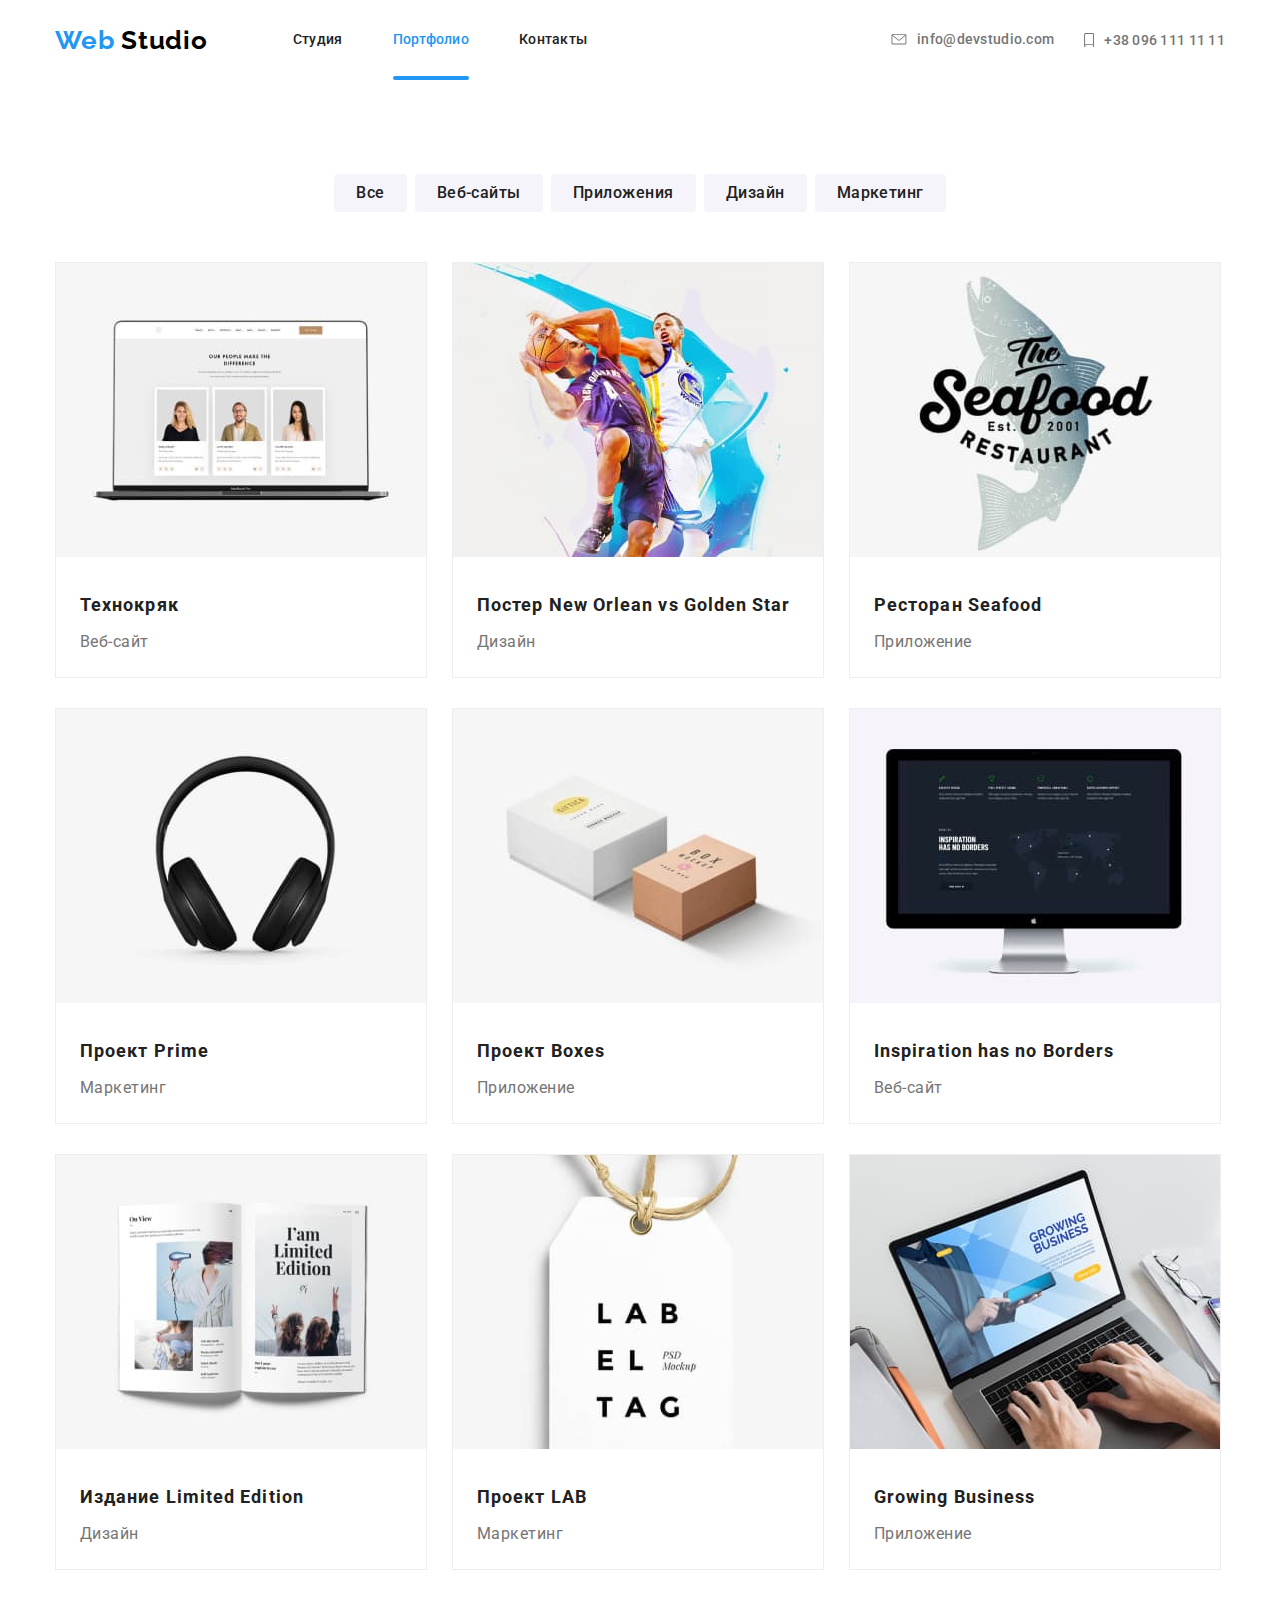
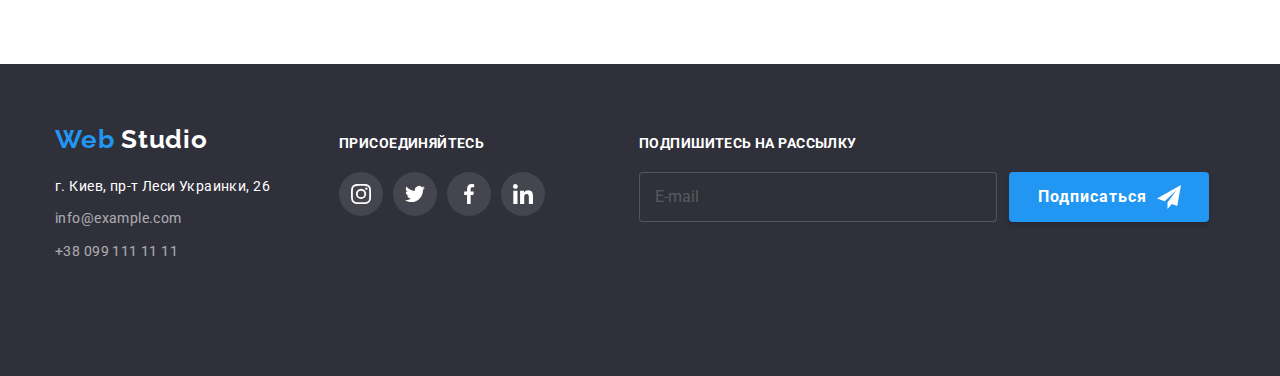
==== commit 3523a6e7: "добавляет targret"_blank" ссылкам в фортфолио" ====
--- a/portfolio.html
+++ b/portfolio.html
@@ -89,7 +89,7 @@
           <!--Технокряк -->
 
           <li class="gallery-list-item">
-            <a class="gallery-list-link link" href="">
+            <a class="gallery-list-link link" href="" target="_blank">
               <div class="gallery-list-link-image">
                 <img class="gallery-list-image" src="./images/gallery/Tehnokriak.jpg" 
               alt="Ноутбук" width="370" height="294" >
@@ -110,7 +110,7 @@
           <!--Постер New Orlean vs Golden Star-->
         
           <li class="gallery-list-item">
-            <a class="gallery-list-link link" href="">
+            <a class="gallery-list-link link" href="" target="_blank">
               <div class="gallery-list-link-image">
                 <img class="gallery-list-image" src="./images/gallery/Poster-New-Orlean.jpg"
                 alt="Два баскетболиста борятся за мяч" width="370" height="294" >
@@ -133,7 +133,7 @@
           <!--Ресторан Seafood-->
         
           <li class="gallery-list-item">
-            <a class="gallery-list-link link" href="">
+            <a class="gallery-list-link link" href="" target="_blank">
               <div class="gallery-list-link-image">
                 <img class="gallery-list-image" src="./images/gallery/Restaraunt_Seafood.jpg"
                 alt="Силует рыбы с названием ресторана" width="370" height="294" >
@@ -156,7 +156,7 @@
           <!--Проект Prime-->
         
           <li class="gallery-list-item">
-            <a class="gallery-list-link link" href="">
+            <a class="gallery-list-link link" href="" target="_blank">
               <div class="gallery-list-link-image">
                 <img class="gallery-list-image" src="./images/gallery/Project-Prime.jpg" 
               alt="Наушники" width="370" height="294" >
@@ -177,7 +177,7 @@
           <!--Проект Boxes-->
         
           <li class="gallery-list-item">
-            <a class="gallery-list-link link" href="">
+            <a class="gallery-list-link link" href="" target="_blank">
               <div class="gallery-list-link-image">
                 <img class="gallery-list-image" src="./images/gallery/Project_Boxes.jpg" 
               alt="Две коробки" width="370" height="294" >
@@ -197,7 +197,7 @@
           <!--Inspiration has no Borders-->
         
           <li class="gallery-list-item">
-            <a class="gallery-list-link link" href="">
+            <a class="gallery-list-link link" href="" target="_blank">
               <div class="gallery-list-link-image">
                 <img class="gallery-list-image" src="./images/gallery/Inspiration-has-no-borders.jpg" 
               alt="Монитор" width="370" height="294" >
@@ -218,7 +218,7 @@
           <!--Издание Limited Edition-->
         
           <li class="gallery-list-item">
-            <a class="gallery-list-link link" href="">
+            <a class="gallery-list-link link" href="" target="_blank">
               <div class="gallery-list-link-image">
                 <img class="gallery-list-image" src="./images/gallery/publication-limit-edition.jpg" 
               alt="Разворот журнала" width="370" height="294" >
@@ -238,7 +238,7 @@
           <!--Проект LAB-->
         
           <li class="gallery-list-item">
-            <a class="gallery-list-link link" href="">
+            <a class="gallery-list-link link" href="" target="_blank">
               <div class="gallery-list-link-image">
                 <img class="gallery-list-image" src="./images/gallery/project-LAB.jpg" 
               alt="Этикетка" width="370" height="294" >
@@ -258,7 +258,7 @@
           <!--Growing Business-->
         
           <li class="gallery-list-item">
-            <a class="gallery-list-link link" href="">
+            <a class="gallery-list-link link" href="" target="_blank">
               <div class="gallery-list-link-image">
                 <img class="gallery-list-image" src="./images/gallery/Growing_Business.jpg"
                 alt="Руки печатают по клавиатуре ноутбука" width="370" height="294" >
--- a/css/main.min.css
+++ b/css/main.min.css
@@ -1,2 +1,2 @@
-/*! normalize.css v8.0.1 | MIT License | github.com/necolas/normalize.css */html{line-height:1.15;-webkit-text-size-adjust:100%}body{margin:0}main{display:block}h1{font-size:2em;margin:0.67em 0}hr{box-sizing:content-box;height:0;overflow:visible}pre{font-family:monospace, monospace;font-size:1em}a{background-color:transparent}abbr[title]{border-bottom:none;text-decoration:underline;text-decoration:underline dotted}b,strong{font-weight:bolder}code,kbd,samp{font-family:monospace, monospace;font-size:1em}small{font-size:80%}sub,sup{font-size:75%;line-height:0;position:relative;vertical-align:baseline}sub{bottom:-0.25em}sup{top:-0.5em}img{border-style:none}button,input,optgroup,select,textarea{font-family:inherit;font-size:100%;line-height:1.15;margin:0}button,input{overflow:visible}button,select{text-transform:none}button,[type='button'],[type='reset'],[type='submit']{-webkit-appearance:button}button::-moz-focus-inner,[type='button']::-moz-focus-inner,[type='reset']::-moz-focus-inner,[type='submit']::-moz-focus-inner{border-style:none;padding:0}button:-moz-focusring,[type='button']:-moz-focusring,[type='reset']:-moz-focusring,[type='submit']:-moz-focusring{outline:1px dotted ButtonText}fieldset{padding:0.35em 0.75em 0.625em}legend{box-sizing:border-box;color:inherit;display:table;max-width:100%;padding:0;white-space:normal}progress{vertical-align:baseline}textarea{overflow:auto}[type='checkbox'],[type='radio']{box-sizing:border-box;padding:0}[type='number']::-webkit-inner-spin-button,[type='number']::-webkit-outer-spin-button{height:auto}[type='search']{-webkit-appearance:textfield;outline-offset:-2px}[type='search']::-webkit-search-decoration{-webkit-appearance:none}::-webkit-file-upload-button{-webkit-appearance:button;font:inherit}details{display:block}summary{display:list-item}template{display:none}[hidden]{display:none}.navigation{display:flex;align-items:center}.logo{margin-right:85px;font-family:var(--secondary-font);font-weight:700;font-size:26px;line-height:1.19;letter-spacing:0.03em;color:#000000}.logo-accent{color:var(--accent-color)}.navigation-list,.address-list{padding-left:0px;display:flex;margin-top:0px;margin-bottom:0px}.address-list{margin-left:auto}.navigation-list-link{display:block;padding-top:32px;padding-bottom:32px;color:#212121;transition:color 250ms var(--timing-function)}.navigation-list-item{position:relative}.current{color:var(--accent-color)}.current::after{position:absolute;left:0;bottom:0;display:block;content:'';width:100%;height:4px;background:var(--accent-color);border-radius:2px;transition:opacity 250ms var(--timing-function)}.navigation-list-item:not(:last-child){margin-right:50px}.address-list-item:not(:last-child){margin-right:30px}.navigation-list-link,.adress-list-link{font-weight:500;font-size:14px;line-height:1.14;letter-spacing:0.02em}.address-list-item{display:flex;align-items:center}.icon-mail{align-items:baseline}.adress-list-link{color:#757575;transition:color 250ms var(--timing-function)}.address-list-item-svg{margin-right:10px;fill:#757575;transition:fill 250ms var(--timing-function)}.navigation-list-link:hover,.navigation-list-link:focus{color:var(--accent-color)}.address-list-item:hover .address-list-item-svg,.address-list-item:focus .address-list-item-svg{fill:var(--accent-color)}.address-list-item:hover .adress-list-link,.address-list-item:focus .adress-list-link{color:var(--accent-color)}.hero{margin-bottom:94px;margin-left:auto;margin-right:auto;max-width:1600px;background-image:linear-gradient(to right, rgba(47,48,58,0.8), rgba(47,48,58,0.8)),url(../images/Hero.jpg);background-repeat:no-repeat;background-position:center}.hero-title,.modal-btn{color:var(--dark-theme-color);text-align:center;letter-spacing:0.06em}.hero-title{margin-top:0px;margin-right:auto;margin-bottom:30px;margin-left:auto;padding-top:200px;width:696px;font-weight:900;font-size:44px;line-height:1.36;text-transform:uppercase}.hero-modal-btn{padding-bottom:200px}.modal-btn{display:block;margin-left:auto;margin-right:auto;padding-top:10px;padding-right:32px;padding-bottom:10px;padding-left:32px;font-weight:700;font-size:16px;line-height:1.87;background-color:var(--accent-color);border:none;border-radius:4px;cursor:pointer;transition:background-color 250ms var(--timing-function)}.modal-btn:hover,.modal-btn:focus{background-color:#188ce8}.features{margin-bottom:94px}.features-list,.features-list-title,.features-list-description{margin-top:0px;margin-bottom:0px}.features-list{display:flex}.features-list-title{margin-bottom:10px}.features-list-item{width:270px}.features-list-item:not(:last-child){margin-right:30px}.features-list-icon{margin-bottom:30px;display:flex;width:270px;height:120px;background-color:#f5f4fa;border-radius:4px;justify-content:center;align-items:center}.features-list-title,.features-list-description{font-size:14px;letter-spacing:0.03em}.features-list-title{font-weight:700;line-height:1.14;text-transform:uppercase;color:var(--title-color)}.features-list-description{font-weight:400;line-height:1.71;color:var(--desription-color)}.lesson{margin-bottom:94px}.lesson-list{display:flex}.lesson-list,.lesson-list-description{margin-top:0px;margin-bottom:0px}.lesson-list-item:not(:last-child){margin-right:30px}.lesson-list-item{position:relative}.lesson-list-description{position:absolute;left:0;bottom:0;width:100%;padding-top:27px;padding-bottom:27px;font-weight:700;font-size:14px;line-height:1.14;text-align:center;letter-spacing:0.03em;text-transform:uppercase;color:var(--dark-theme-color);background:rgba(47,48,58,0.8)}.team{background:#f5f4fa;margin-bottom:94px}.team .container{padding-top:94px}.team-list,.team-list-title,.team-list-description,.social-list{margin-top:0px;margin-bottom:0px}.team-list{display:flex;padding-bottom:94px}.team-list-item{background-color:#fff;box-shadow:0px 2px 1px rgba(0,0,0,0.2),0px 1px 1px rgba(0,0,0,0.14),0px 1px 3px rgba(0,0,0,0.12);border-radius:0px 0px 4px 4px}.team-list-item:not(:last-child){margin-right:30px}.team-list-img{margin-bottom:30px}.team-list-title,.team-list-description{font-size:16px;line-height:1.19;text-align:center;letter-spacing:0.03em}.team-list-title{margin-bottom:10px;font-weight:500;color:var(--title-color)}.team-list-description{margin-bottom:16px;font-weight:400;color:var(--desription-color)}.team .social-list{padding-bottom:24px;padding-left:32px}.team .social-link{background-color:#ffffff;border-radius:50%;transition:background-color 250ms var(--timing-function)}.team .social-link:hover,.team .social-link:focus{background-color:var(--accent-color)}.team .social-list-item-svg{fill:#afb1b8;transition:fill 250ms var(--timing-function)}.team .social-link:hover .social-list-item-svg,.team .social-link:focus .social-list-item-svg{fill:#fff}.clients{margin-bottom:94px}.clients-list{display:flex;padding-top:0px;padding-bottom:0px;justify-content:center}.clients-list-link{display:flex;width:170px;height:90px;border:1px solid #afb1b8;border-radius:4px;justify-content:center;align-items:center;transition:border 250ms var(--timing-function)}.clients-list-item:not(:last-child){margin-right:30px}.clients-list-link-svg{fill:#afb1b8;transition:fill 250ms var(--timing-function)}.clients-list-link:hover,.clients-list-link:focus{border:1px solid var(--accent-color)}.clients-list-link:hover .clients-list-link-svg,.clients-list-link:focus .clients-list-link-svg{fill:var(--accent-color)}.filter{margin-top:94px;margin-bottom:50px}.filter-list{margin-top:0px;margin-bottom:0px;display:flex;justify-content:center}.filter-list-item:not(:last-child){margin-right:8px}.filter-list-item-btn{padding-top:6px;padding-right:22px;padding-bottom:6px;padding-left:22px;font-weight:500;font-size:16px;line-height:1.62;text-align:center;letter-spacing:0.03em;color:#212121;background-color:#f5f4fa;border:none;border-radius:4px;transition:color 250ms var(--timing-function),background-color 250ms var(--timing-function);cursor:pointer}.filter-list-item-btn:hover,.filter-list-item-btn:focus{color:#ffffff;background-color:var(--accent-color)}.gallery{margin-bottom:94px}.gallery-list,.gallery-list-title,.gallery-list-subtitle{margin-top:0px;margin-bottom:0px}.gallery-list{padding-left:0px;display:flex;flex-wrap:wrap}.gallery-list-item{border:1px solid #eeeeee}.gallery-list-item:not(:nth-child(3n)){margin-right:25px}.gallery-list-item:not(:nth-last-child(-n+3)){margin-bottom:30px}.gallery-list-item:hover,.gallery-list-item:focus{box-shadow:1px 4px 6px rgba(0,0,0,0.16),0px 4px 4px rgba(0,0,0,0.06),0px 1px 1px rgba(0,0,0,0.12)}.gallery-list,.gallery-list-title,.gallery-list-description{font-size:18px}.gallery-list-title,.gallery-list-subtitle{padding-left:24px}.gallery-list-title{margin-bottom:4px;font-weight:700;line-height:2;letter-spacing:0.06em;color:var(--title-color)}.gallery-list-description,.gallery-list-subtitle{font-weight:400;letter-spacing:0.03em}.gallery-list-subtitle{padding-bottom:20px;font-size:16px;line-height:1.87;color:var(--desription-color)}.gallery-list-link-image{position:relative;overflow:hidden;margin-bottom:30px}.gallery-list-link-image:hover .gallery-list-description{transform:translateY(0)}.gallery-list-description{position:absolute;top:0;left:0;width:100%;height:100%;transform:translateY(100%);transition:transform 250ms var(--timing-function);margin:0px;padding-top:63px;padding-right:24px;padding-bottom:63px;padding-left:24px;line-height:1.56;color:#ffffff;background-color:rgba(33,150,243,0.9)}footer .container{display:flex;padding-bottom:60px}footer .contact-list{padding-left:0px;margin-top:0px;margin-bottom:0px}footer{background-color:#2f303a}footer .logo{display:block;color:#ffffff;margin-bottom:20px;margin-right:0}.footer-left-side{padding-top:60px;margin-right:69px}.footer-center-side{padding-top:72px;margin-right:94px}.slogan{display:block;margin-bottom:20px}footer .social-list{padding-left:0px;padding-bottom:100px}.footer-center-side .social-link{background-color:rgba(255,255,255,0.1);border-radius:50%;transition:background-color 250ms var(--timing-function)}.footer-center-side .social-link:hover,.footer-center-side .social-link:focus{background-color:var(--accent-color)}.footer-center-side .social-list-item-svg{fill:#fff}.contact-list-address,.contact-list-mail,.contact-list-tel{font-weight:400;font-size:14px;line-height:1.71;letter-spacing:0.03em;color:var(--dark-theme-color)}.contact-list-mail,.contact-list-tel{opacity:0.6}.contact-list .address,.contact-list .mail{margin-bottom:9px}.slogan{font-weight:700;font-size:14px;line-height:1.14;letter-spacing:0.03em;text-transform:uppercase;color:var(--dark-theme-color)}.footer-right-side{margin-top:72px}.footer-right-side .slogan{margin-bottom:20px}.footer-right-side-form{display:flex}.footer-form-input{margin-right:12px;padding-top:15px;padding-bottom:15px;padding-left:15px;width:358px;height:50px;font-family:var(--main-font);font-size:16px;line-height:1.25;font-weight:400;color:var(--dark-theme-color);opacity:0.6;border:1px solid rgba(255,255,255,0.3);border-radius:4px;background-color:#2f303a;outline:none}.footer-form-button{display:flex;padding-top:10px;padding-right:28px;padding-bottom:10px;padding-left:29px;font-weight:700;font-family:var(--main-font);font-size:16px;line-height:1.875;letter-spacing:0.06em;color:var(--dark-theme-color);background-color:var(--accent-color);align-items:center;outline:none;border:none;box-shadow:0px 4px 4px rgba(0,0,0,0.15);border-radius:4px;cursor:pointer}.footer-form-button-txt{margin-right:10px}.footer-form-button-svg{fill:var(--dark-theme-color)}.backdrop{position:fixed;top:0;left:0;width:100%;height:100%;background-color:rgba(0,0,0,0.2)}.backdrop.is-hidden{opacity:0;pointer-events:none}.modal{position:absolute;top:50%;left:50%;transform:translate(-50%, -50%);padding:40px;background-color:#fff;box-shadow:0px 1px 3px rgba(0,0,0,0.12),0px 1px 1px rgba(0,0,0,0.14),0px 2px 1px rgba(0,0,0,0.2);border-radius:4px}.modal-title{margin-top:0px;margin-bottom:30px;color:var(--title-color);font-size:20px;line-height:1, 15;letter-spacing:0.03em}.modal-input-container{position:relative;margin-bottom:28px}.modal-input-label{position:absolute;top:50%;left:42px;transform:translateY(-50%);font-size:14px;line-height:1.14;letter-spacing:0.01em;color:#757575;transition:color 250ms var(--timing-function),font-size 250ms var(--timing-function),transform 250ms var(--timing-function),left 250ms var(--timing-function)}.modal-input-label-icon{position:absolute;left:18px;top:50%;transform:translateY(-50%);fill:#212121;transition:fill 250ms var(--timing-function)}.modal-input,.modal-comment{width:100%;font-size:14px;line-height:1.14;letter-spacing:0.01em;color:#757575;border:1px solid rgba(33,33,33,0.2);border-radius:4px;transition:border 250ms var(--timing-function)}.modal-input{padding-left:42px;height:40px}.modal-comment{padding-top:12px;padding-left:16px;resize:none;margin-bottom:20px;height:120px}.modal-input:hover,.modal-input:focus,.modal-input:not(:placeholder-shown){border:1px solid #2196f3;outline:none}.modal-input:hover+.modal-input-label,.modal-input:focus+.modal-input-label,.modal-input:not(:placeholder-shown)+.modal-input-label{left:18px;transform:translateY(-40px);color:var(--accent-color);font-size:12px;line-height:1.17;letter-spacing:0.01em}.modal-input:hover ~ .modal-input-label-icon,.modal-input:focus ~ .modal-input-label-icon,.modal-input:not(:placeholder-shown) ~ .modal-input-label-icon{fill:var(--accent-color)}.modal-comment-container{position:relative;display:flex}.modal-comment-label{position:absolute;top:12px;left:16px;font-size:14px;line-height:1.14;letter-spacing:0.01em;color:#757575;transition:color 250ms var(--timing-function),font-size 250ms var(--timing-function),transform 250ms var(--timing-function)}.modal-comment:hover,.modal-comment:focus,.modal-comment:not(:placeholder-shown){border:1px solid #2196f3;outline:none}.modal-comment:hover+.modal-comment-label,.modal-comment:focus+.modal-comment-label,.modal-comment:not(:placeholder-shown)+.modal-comment-label{transform:translateY(-32px);color:var(--accent-color);font-size:12px;line-height:1.17;letter-spacing:0.01em}.agreement{display:flex;align-items:center;padding-left:12px;margin-bottom:30px}.agreement-checkbox{display:flex;margin-right:7px;justify-content:center;align-items:center;width:16px;height:15px;border:1.8px solid #212121;border-radius:2px;background-color:#fff;transition:background-color 250ms var(--timing-function),border 250ms var(--timing-function)}.checked-icon{fill:transparent;transition:fill 250ms var(--timing-function)}.modal-checkbox:checked+.agreement-checkbox>.checked-icon{fill:#ffffff}.modal-checkbox:checked+.agreement-checkbox{background-color:var(--accent-color);border:1.8px solid var(--accent-color)}.agreement-txt,.agreement-link{font-size:14px;line-height:1.71;letter-spacing:0.03em}.agreement-txt{display:flex;align-items:center;color:#757575;margin-right:5px}.agreement-link{color:var(--accent-color)}.modal-submit-button{display:block;margin-left:auto;margin-right:auto;padding-top:10px;padding-right:55px;padding-bottom:10px;padding-left:56px;font-weight:700;font-size:16px;line-height:1.875;letter-spacing:0.06em;color:var(--dark-theme-color);background-color:var(--accent-color);border:none;box-shadow:0px 4px 4px rgba(0,0,0,0.15);border-radius:4px;transition:background-clor 250ms var(--timing-function)}.modal-submit-button:hover,.modal-submit-button:focus{background-color:#188ce8}.modal-button-close{position:absolute;top:8px;right:8px;display:flex;padding:9px;background-color:#fff;border:1px solid rgba(0,0,0,0.1);border-radius:50%;justify-content:center;align-items:center;cursor:pointer}.modal-button-close-icon{fill:#000;transition:fill 250ms var(--timing-function)}.modal-button-close:hover .modal-button-close-icon,.modal-button-close:focus .modal-button-close{fill:var(--accent-color)}
+/*! normalize.css v8.0.1 | MIT License | github.com/necolas/normalize.css */html{line-height:1.15;-webkit-text-size-adjust:100%}body{margin:0}main{display:block}h1{font-size:2em;margin:0.67em 0}hr{box-sizing:content-box;height:0;overflow:visible}pre{font-family:monospace, monospace;font-size:1em}a{background-color:transparent}abbr[title]{border-bottom:none;text-decoration:underline;text-decoration:underline dotted}b,strong{font-weight:bolder}code,kbd,samp{font-family:monospace, monospace;font-size:1em}small{font-size:80%}sub,sup{font-size:75%;line-height:0;position:relative;vertical-align:baseline}sub{bottom:-0.25em}sup{top:-0.5em}img{border-style:none}button,input,optgroup,select,textarea{font-family:inherit;font-size:100%;line-height:1.15;margin:0}button,input{overflow:visible}button,select{text-transform:none}button,[type='button'],[type='reset'],[type='submit']{-webkit-appearance:button}button::-moz-focus-inner,[type='button']::-moz-focus-inner,[type='reset']::-moz-focus-inner,[type='submit']::-moz-focus-inner{border-style:none;padding:0}button:-moz-focusring,[type='button']:-moz-focusring,[type='reset']:-moz-focusring,[type='submit']:-moz-focusring{outline:1px dotted ButtonText}fieldset{padding:0.35em 0.75em 0.625em}legend{box-sizing:border-box;color:inherit;display:table;max-width:100%;padding:0;white-space:normal}progress{vertical-align:baseline}textarea{overflow:auto}[type='checkbox'],[type='radio']{box-sizing:border-box;padding:0}[type='number']::-webkit-inner-spin-button,[type='number']::-webkit-outer-spin-button{height:auto}[type='search']{-webkit-appearance:textfield;outline-offset:-2px}[type='search']::-webkit-search-decoration{-webkit-appearance:none}::-webkit-file-upload-button{-webkit-appearance:button;font:inherit}details{display:block}summary{display:list-item}template{display:none}[hidden]{display:none}html{box-sizing:border-box}*,*::before,*::after{box-sizing:inherit}body{background-color:#ffffff;font-family:"Roboto",sans-serif}img{display:block}.section-title{margin-top:0px;margin-bottom:50px;font-weight:700;font-size:36px;line-height:1.17;text-align:center;letter-spacing:0.03em;color:#212121}.link{text-decoration:none;font-style:normal}.list{list-style:none;padding-left:0px}.is-hidden{position:absolute;width:1px;height:1px;margin:-1px;border:0;padding:0;clip:rect(0 0 0 0);overflow:hidden}.logo,footer .logo{font-family:"Raleway",sans-serif;font-weight:700;font-size:26px;line-height:1.19;letter-spacing:0.03em}.backdrop{position:fixed;top:0;left:0;width:100%;height:100%;background-color:rgba(0,0,0,0.2)}.backdrop.is-hidden{opacity:0;pointer-events:none}.modal{position:absolute;top:50%;left:50%;transform:translate(-50%, -50%);padding:40px;background-color:#fff;box-shadow:0px 1px 3px rgba(0,0,0,0.12),0px 1px 1px rgba(0,0,0,0.14),0px 2px 1px rgba(0,0,0,0.2);border-radius:4px}.modal-title{margin-top:0px;margin-bottom:30px;color:#212121;font-size:20px;line-height:1, 15;letter-spacing:0.03em}.modal-input-container{position:relative;margin-bottom:28px}.modal-input-label{position:absolute;top:50%;left:42px;transform:translateY(-50%);font-size:14px;line-height:1.14;letter-spacing:0.01em;color:#757575;transition:color 250ms cubic-bezier(0.4, 0, 0.2, 1),font-size 250ms cubic-bezier(0.4, 0, 0.2, 1),transform 250ms cubic-bezier(0.4, 0, 0.2, 1),left 250ms cubic-bezier(0.4, 0, 0.2, 1)}.modal-input:hover+.modal-input-label,.modal-input:focus+.modal-input-label,.modal-input:not(:placeholder-shown)+.modal-input-label{left:18px;transform:translateY(-40px);color:#2196f3;font-size:12px;line-height:1.17;letter-spacing:0.01em}.modal-input-label-icon{position:absolute;left:18px;top:50%;transform:translateY(-50%);fill:#212121;transition:fill 250ms cubic-bezier(0.4, 0, 0.2, 1)}.modal-input:hover ~ .modal-input-label-icon,.modal-input:focus ~ .modal-input-label-icon,.modal-input:not(:placeholder-shown) ~ .modal-input-label-icon{fill:#2196f3}.modal-input,.modal-comment{width:100%;font-size:14px;line-height:1.14;letter-spacing:0.01em;color:#757575;border:1px solid rgba(33,33,33,0.2);border-radius:4px;transition:border 250ms cubic-bezier(0.4, 0, 0.2, 1)}.modal-input{padding-left:42px;height:40px}.modal-input:hover,.modal-input:focus,.modal-input:not(:placeholder-shown){border:1px solid #2196f3;outline:none}.modal-comment{padding-top:12px;padding-left:16px;resize:none;margin-bottom:20px;height:120px}.modal-comment:hover,.modal-comment:focus,.modal-comment:not(:placeholder-shown){border:1px solid #2196f3;outline:none}.modal-comment-container{position:relative;display:flex}.modal-comment-label{position:absolute;top:12px;left:16px;font-size:14px;line-height:1.14;letter-spacing:0.01em;color:#757575;transition:color 250ms cubic-bezier(0.4, 0, 0.2, 1),font-size 250ms cubic-bezier(0.4, 0, 0.2, 1),transform 250ms cubic-bezier(0.4, 0, 0.2, 1)}.modal-comment:hover+.modal-comment-label,.modal-comment:focus+.modal-comment-label,.modal-comment:not(:placeholder-shown)+.modal-comment-label{transform:translateY(-32px);color:#2196f3;font-size:12px;line-height:1.17;letter-spacing:0.01em}.agreement{display:flex;align-items:center;padding-left:12px;margin-bottom:30px}.agreement-checkbox{display:flex;margin-right:7px;justify-content:center;align-items:center;width:16px;height:15px;border:1.8px solid #212121;border-radius:2px;background-color:#fff;transition:background-color 250ms cubic-bezier(0.4, 0, 0.2, 1),border 250ms cubic-bezier(0.4, 0, 0.2, 1)}.modal-checkbox:checked+.agreement-checkbox{background-color:#2196f3;border:1.8px solid #2196f3}.checked-icon{fill:transparent;transition:fill 250ms cubic-bezier(0.4, 0, 0.2, 1)}.modal-checkbox:checked+.agreement-checkbox>.checked-icon{fill:#ffffff}.agreement-txt,.agreement-link{font-size:14px;line-height:1.71;letter-spacing:0.03em}.agreement-txt{display:flex;align-items:center;color:#757575;margin-right:5px}.agreement-link{color:#2196f3}.modal-submit-button{display:block;margin-left:auto;margin-right:auto;padding-top:10px;padding-right:55px;padding-bottom:10px;padding-left:56px;font-weight:700;font-size:16px;line-height:1.875;letter-spacing:0.06em;color:#fff;background-color:#2196f3;border:none;box-shadow:0px 4px 4px rgba(0,0,0,0.15);border-radius:4px;transition:background-clor 250ms cubic-bezier(0.4, 0, 0.2, 1)}.modal-submit-button:hover,.modal-submit-button:focus{background-color:#188ce8}.modal-button-close{position:absolute;top:8px;right:8px;display:flex;padding:9px;background-color:#fff;border:1px solid rgba(0,0,0,0.1);border-radius:50%;justify-content:center;align-items:center;cursor:pointer}.modal-button-close-icon{fill:#000;transition:fill 250ms cubic-bezier(0.4, 0, 0.2, 1)}.modal-button-close:hover .modal-button-close-icon,.modal-button-close:focus .modal-button-close-icon{fill:#2196f3}.social-list{display:flex}.social-link{display:flex;width:44px;height:44px;justify-content:center;align-items:center}.social-list-item:not(:last-child){margin-right:10px}.container{width:1200px;padding-left:15px;padding-right:15px;margin-left:auto;margin-right:auto}.navigation{display:flex;align-items:center}.logo{margin-right:85px;color:#000000}.logo-accent{color:#2196f3}.navigation-list,.address-list{padding-left:0px;display:flex;margin-top:0px;margin-bottom:0px}.address-list{margin-left:auto}.navigation-list-link{display:block;padding-top:32px;padding-bottom:32px;color:#212121;transition:color 250ms cubic-bezier(0.4, 0, 0.2, 1)}.navigation-list-link:hover,.navigation-list-link :focus{color:#2196f3}.navigation-list-item{position:relative}.navigation-list-item:not(:last-child){margin-right:50px}.current{color:#2196f3}.current::after{position:absolute;left:0;bottom:0;display:block;content:'';width:100%;height:4px;background:#2196f3;border-radius:2px;transition:opacity 250ms cubic-bezier(0.4, 0, 0.2, 1)}.navigation-list-link,.adress-list-link{font-weight:500;font-size:14px;line-height:1.14;letter-spacing:0.02em}.address-list-item{display:flex;align-items:center}.address-list-item:not(:last-child){margin-right:30px}.icon-mail{align-items:baseline}.adress-list-link{color:#757575;transition:color 250ms cubic-bezier(0.4, 0, 0.2, 1)}.address-list-item:hover .adress-list-link,.address-list-item:focus .adress-list-link{color:#2196f3}.address-list-item-svg{margin-right:10px;fill:#757575;transition:fill 250ms cubic-bezier(0.4, 0, 0.2, 1)}.address-list-item:hover .address-list-item-svg,.address-list-item:focus .address-list-item-svg{fill:#2196f3}.hero{margin-bottom:94px;margin-left:auto;margin-right:auto;max-width:1600px;background-image:linear-gradient(to right, rgba(47,48,58,0.8), rgba(47,48,58,0.8)),url(../images/Hero.jpg);background-repeat:no-repeat;background-position:center}.hero-title,.modal-btn{color:#fff;text-align:center;letter-spacing:0.06em}.hero-title{margin-top:0px;margin-right:auto;margin-bottom:30px;margin-left:auto;padding-top:200px;width:696px;font-weight:900;font-size:44px;line-height:1.36;text-transform:uppercase}.hero-modal-btn{padding-bottom:200px}.modal-btn{display:block;margin-left:auto;margin-right:auto;padding-top:10px;padding-right:32px;padding-bottom:10px;padding-left:32px;font-weight:700;font-size:16px;line-height:1.87;background-color:#2196f3;border:none;border-radius:4px;cursor:pointer;transition:background-color 250ms cubic-bezier(0.4, 0, 0.2, 1)}.modal-btn:hover,.modal-btn:focus{background-color:#188ce8}.features{margin-bottom:94px}.features-list,.features-list-title,.features-list-description{margin-top:0px;margin-bottom:0px}.features-list{display:flex}.features-list-title{margin-bottom:10px}.features-list-item{width:270px}.features-list-item:not(:last-child){margin-right:30px}.features-list-icon{margin-bottom:30px;display:flex;width:270px;height:120px;background-color:#f5f4fa;border-radius:4px;justify-content:center;align-items:center}.features-list-title,.features-list-description{font-size:14px;letter-spacing:0.03em}.features-list-title{font-weight:700;line-height:1.14;text-transform:uppercase;color:#212121}.features-list-description{font-weight:400;line-height:1.71;color:#757575}.lesson{margin-bottom:94px}.lesson-list{display:flex}.lesson-list,.lesson-list-description{margin-top:0px;margin-bottom:0px}.lesson-list-item{position:relative}.lesson-list-item:not(:last-child){margin-right:30px}.lesson-list-description{position:absolute;left:0;bottom:0;width:100%;padding-top:27px;padding-bottom:27px;font-weight:700;font-size:14px;line-height:1.14;text-align:center;letter-spacing:0.03em;text-transform:uppercase;color:#fff;background:rgba(47,48,58,0.8)}.team{background:#f5f4fa;margin-bottom:94px}.team .container{padding-top:94px}.team-list,.team-list-title,.team-list-description,.social-list{margin-top:0px;margin-bottom:0px}.team-list{display:flex;padding-bottom:94px}.team-list-item{background-color:#fff;box-shadow:0px 2px 1px rgba(0,0,0,0.2),0px 1px 1px rgba(0,0,0,0.14),0px 1px 3px rgba(0,0,0,0.12);border-radius:0px 0px 4px 4px}.team-list-item:not(:last-child){margin-right:30px}.team-list-img{margin-bottom:30px}.team-list-title,.team-list-description{font-size:16px;line-height:1.19;text-align:center;letter-spacing:0.03em}.team-list-title{margin-bottom:10px;font-weight:500;color:#212121}.team-list-description{margin-bottom:16px;font-weight:400;color:#757575}.team .social-list{padding-bottom:24px;padding-left:32px}.team .social-link{background-color:#ffffff;border-radius:50%;transition:background-color 250ms cubic-bezier(0.4, 0, 0.2, 1)}.team .social-link:hover,.team .social-link:focus{background-color:#2196f3}.team .social-list-item-svg{fill:#afb1b8;transition:fill 250ms cubic-bezier(0.4, 0, 0.2, 1)}.team .social-link:hover .social-list-item-svg,.team .social-link:focus .social-list-item-svg{fill:#fff}.clients{margin-bottom:94px}.clients-list{display:flex;padding-top:0px;padding-bottom:0px;justify-content:center}.clients-list-item:not(:last-child){margin-right:30px}.clients-list-link{display:flex;width:170px;height:90px;border:1px solid #afb1b8;border-radius:4px;justify-content:center;align-items:center;transition:border 250ms cubic-bezier(0.4, 0, 0.2, 1)}.clients-list-link:hover,.clients-list-link:focus{border:1px solid #2196f3}.clients-list-link-svg{fill:#afb1b8;transition:fill 250ms cubic-bezier(0.4, 0, 0.2, 1)}.clients-list-link:hover .clients-list-link-svg,.clients-list-link:focus .clients-list-link-svg{fill:#2196f3}.filter{margin-top:94px;margin-bottom:50px}.filter-list{margin-top:0px;margin-bottom:0px;display:flex;justify-content:center}.filter-list-item:not(:last-child){margin-right:8px}.filter-list-item-btn{padding-top:6px;padding-right:22px;padding-bottom:6px;padding-left:22px;font-weight:500;font-size:16px;line-height:1.62;text-align:center;letter-spacing:0.03em;color:#212121;background-color:#f5f4fa;border:none;border-radius:4px;transition:color 250ms cubic-bezier(0.4, 0, 0.2, 1),background-color 250ms cubic-bezier(0.4, 0, 0.2, 1);cursor:pointer}.filter-list-item-btn:hover,.filter-list-item-btn:focus{color:#ffffff;background-color:#2196f3}.gallery{margin-bottom:94px}.gallery-list,.gallery-list-title,.gallery-list-subtitle{margin-top:0px;margin-bottom:0px}.gallery-list{padding-left:0px;display:flex;flex-wrap:wrap}.gallery-list-item{border:1px solid #eeeeee}.gallery-list-item:not(:nth-child(3n)){margin-right:25px}.gallery-list-item:not(:nth-last-child(-n+3)){margin-bottom:30px}.gallery-list-item:hover,.gallery-list-item:focus{box-shadow:1px 4px 6px rgba(0,0,0,0.16),0px 4px 4px rgba(0,0,0,0.06),0px 1px 1px rgba(0,0,0,0.12)}.gallery-list,.gallery-list-title,.gallery-list-description{font-size:18px}.gallery-list-title,.gallery-list-subtitle{padding-left:24px}.gallery-list-title{margin-bottom:4px;font-weight:700;line-height:2;letter-spacing:0.06em;color:#212121}.gallery-list-description,.gallery-list-subtitle{font-weight:400;letter-spacing:0.03em}.gallery-list-subtitle{padding-bottom:20px;font-size:16px;line-height:1.87;color:#757575}.gallery-list-link-image{position:relative;overflow:hidden;margin-bottom:30px}.gallery-list-link-image:hover .gallery-list-description{transform:translateY(0)}.gallery-list-description{position:absolute;top:0;left:0;width:100%;height:100%;transform:translateY(100%);transition:transform 250ms cubic-bezier(0.4, 0, 0.2, 1);margin:0px;padding-top:63px;padding-right:24px;padding-bottom:63px;padding-left:24px;line-height:1.56;color:#ffffff;background-color:rgba(33,150,243,0.9)}footer .container{display:flex;padding-bottom:60px}footer .contact-list{padding-left:0px;margin-top:0px;margin-bottom:0px}footer{background-color:#2f303a}footer .logo{display:block;color:#ffffff;margin-bottom:20px;margin-right:0}.footer-left-side{padding-top:60px;margin-right:69px}.footer-center-side{padding-top:72px;margin-right:94px}.slogan{display:block;margin-bottom:20px}footer .social-list{padding-left:0px;padding-bottom:100px}.footer-center-side .social-link{background-color:rgba(255,255,255,0.1);border-radius:50%;transition:background-color 250ms cubic-bezier(0.4, 0, 0.2, 1)}.footer-center-side .social-link:hover,.footer-center-side .social-link:focus{background-color:#2196f3}.footer-center-side .social-list-item-svg{fill:#fff}.contact-list-address,.contact-list-mail,.contact-list-tel{font-weight:400;font-size:14px;line-height:1.71;letter-spacing:0.03em;color:#fff}.contact-list-mail,.contact-list-tel{opacity:0.6}.contact-list .address,.contact-list .mail{margin-bottom:9px}.slogan{font-weight:700;font-size:14px;line-height:1.14;letter-spacing:0.03em;text-transform:uppercase;color:#fff}.footer-right-side{margin-top:72px}.footer-right-side .slogan{margin-bottom:20px}.footer-right-side-form{display:flex}.footer-form-input{margin-right:12px;padding-top:15px;padding-bottom:15px;padding-left:15px;width:358px;height:50px;font-family:"Roboto",sans-serif;font-size:16px;line-height:1.25;font-weight:400;color:#fff;opacity:0.6;border:1px solid rgba(255,255,255,0.3);border-radius:4px;background-color:#2f303a;outline:none}.footer-form-button{display:flex;padding-top:10px;padding-right:28px;padding-bottom:10px;padding-left:29px;font-weight:700;font-family:"Roboto",sans-serif;font-size:16px;line-height:1.875;letter-spacing:0.06em;color:#fff;background-color:#2196f3;align-items:center;outline:none;border:none;box-shadow:0px 4px 4px rgba(0,0,0,0.15);border-radius:4px;cursor:pointer}.footer-form-button-txt{margin-right:10px}.footer-form-button-svg{fill:#fff}
 /*# sourceMappingURL=main.min.css.map */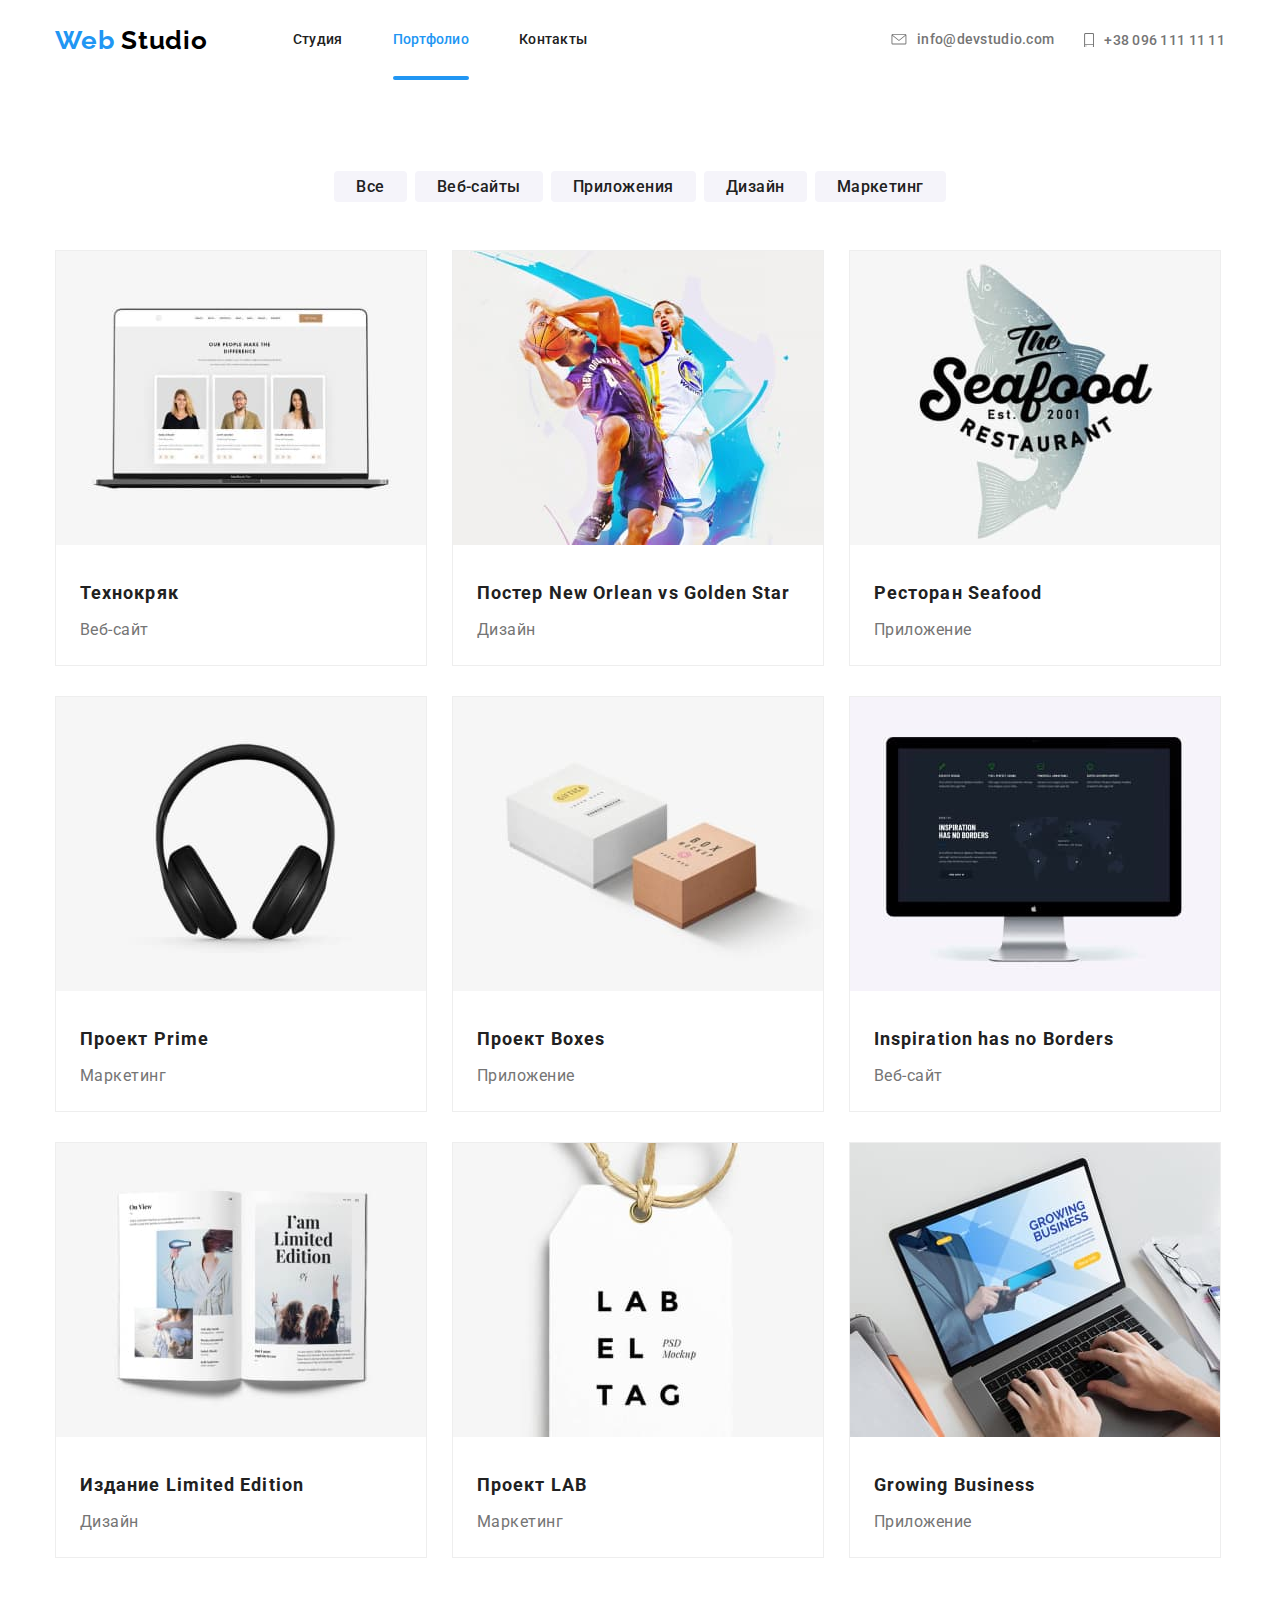
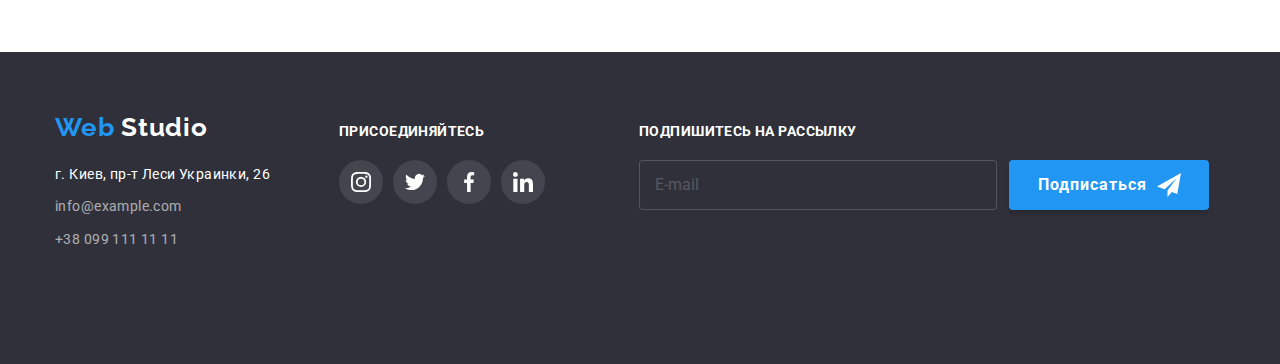
==== commit cd7f1d1b: "добавляет  вендорные префиксы для main.min.css" ====
--- a/portfolio.html
+++ b/portfolio.html
@@ -63,19 +63,19 @@
       <!--Фильтр-->
       <ul class="filter-list list">
         <li class="filter-list-item">
-          <button class="filter-list-item-btn">Все</button>
-        </li>
-        <li class="filter-list-item">
-          <button class="filter-list-item-btn">Веб-сайты</button>
-        </li>
-        <li class="filter-list-item">
-          <button class="filter-list-item-btn">Приложения</button>
-        </li>
-        <li class="filter-list-item">
-          <button class="filter-list-item-btn">Дизайн</button>
-        </li>
-        <li class="filter-list-item">
-          <button class="filter-list-item-btn">Маркетинг</button>
+          <radio-button class="filter-list-item-btn">Все</radio-button>
+        </li>
+        <li class="filter-list-item">
+          <radio-button class="filter-list-item-btn">Веб-сайты</radio-button>
+        </li>
+        <li class="filter-list-item">
+          <radio-button class="filter-list-item-btn">Приложения</radio-button>
+        </li>
+        <li class="filter-list-item">
+          <radio-button class="filter-list-item-btn">Дизайн</radio-button>
+        </li>
+        <li class="filter-list-item">
+          <radio-button class="filter-list-item-btn">Маркетинг</radio-button>
         </li>
       </ul>
     </div>
--- a/css/main.min.css
+++ b/css/main.min.css
@@ -1,2 +1,1204 @@
-/*! normalize.css v8.0.1 | MIT License | github.com/necolas/normalize.css */html{line-height:1.15;-webkit-text-size-adjust:100%}body{margin:0}main{display:block}h1{font-size:2em;margin:0.67em 0}hr{box-sizing:content-box;height:0;overflow:visible}pre{font-family:monospace, monospace;font-size:1em}a{background-color:transparent}abbr[title]{border-bottom:none;text-decoration:underline;text-decoration:underline dotted}b,strong{font-weight:bolder}code,kbd,samp{font-family:monospace, monospace;font-size:1em}small{font-size:80%}sub,sup{font-size:75%;line-height:0;position:relative;vertical-align:baseline}sub{bottom:-0.25em}sup{top:-0.5em}img{border-style:none}button,input,optgroup,select,textarea{font-family:inherit;font-size:100%;line-height:1.15;margin:0}button,input{overflow:visible}button,select{text-transform:none}button,[type='button'],[type='reset'],[type='submit']{-webkit-appearance:button}button::-moz-focus-inner,[type='button']::-moz-focus-inner,[type='reset']::-moz-focus-inner,[type='submit']::-moz-focus-inner{border-style:none;padding:0}button:-moz-focusring,[type='button']:-moz-focusring,[type='reset']:-moz-focusring,[type='submit']:-moz-focusring{outline:1px dotted ButtonText}fieldset{padding:0.35em 0.75em 0.625em}legend{box-sizing:border-box;color:inherit;display:table;max-width:100%;padding:0;white-space:normal}progress{vertical-align:baseline}textarea{overflow:auto}[type='checkbox'],[type='radio']{box-sizing:border-box;padding:0}[type='number']::-webkit-inner-spin-button,[type='number']::-webkit-outer-spin-button{height:auto}[type='search']{-webkit-appearance:textfield;outline-offset:-2px}[type='search']::-webkit-search-decoration{-webkit-appearance:none}::-webkit-file-upload-button{-webkit-appearance:button;font:inherit}details{display:block}summary{display:list-item}template{display:none}[hidden]{display:none}html{box-sizing:border-box}*,*::before,*::after{box-sizing:inherit}body{background-color:#ffffff;font-family:"Roboto",sans-serif}img{display:block}.section-title{margin-top:0px;margin-bottom:50px;font-weight:700;font-size:36px;line-height:1.17;text-align:center;letter-spacing:0.03em;color:#212121}.link{text-decoration:none;font-style:normal}.list{list-style:none;padding-left:0px}.is-hidden{position:absolute;width:1px;height:1px;margin:-1px;border:0;padding:0;clip:rect(0 0 0 0);overflow:hidden}.logo,footer .logo{font-family:"Raleway",sans-serif;font-weight:700;font-size:26px;line-height:1.19;letter-spacing:0.03em}.backdrop{position:fixed;top:0;left:0;width:100%;height:100%;background-color:rgba(0,0,0,0.2)}.backdrop.is-hidden{opacity:0;pointer-events:none}.modal{position:absolute;top:50%;left:50%;transform:translate(-50%, -50%);padding:40px;background-color:#fff;box-shadow:0px 1px 3px rgba(0,0,0,0.12),0px 1px 1px rgba(0,0,0,0.14),0px 2px 1px rgba(0,0,0,0.2);border-radius:4px}.modal-title{margin-top:0px;margin-bottom:30px;color:#212121;font-size:20px;line-height:1, 15;letter-spacing:0.03em}.modal-input-container{position:relative;margin-bottom:28px}.modal-input-label{position:absolute;top:50%;left:42px;transform:translateY(-50%);font-size:14px;line-height:1.14;letter-spacing:0.01em;color:#757575;transition:color 250ms cubic-bezier(0.4, 0, 0.2, 1),font-size 250ms cubic-bezier(0.4, 0, 0.2, 1),transform 250ms cubic-bezier(0.4, 0, 0.2, 1),left 250ms cubic-bezier(0.4, 0, 0.2, 1)}.modal-input:hover+.modal-input-label,.modal-input:focus+.modal-input-label,.modal-input:not(:placeholder-shown)+.modal-input-label{left:18px;transform:translateY(-40px);color:#2196f3;font-size:12px;line-height:1.17;letter-spacing:0.01em}.modal-input-label-icon{position:absolute;left:18px;top:50%;transform:translateY(-50%);fill:#212121;transition:fill 250ms cubic-bezier(0.4, 0, 0.2, 1)}.modal-input:hover ~ .modal-input-label-icon,.modal-input:focus ~ .modal-input-label-icon,.modal-input:not(:placeholder-shown) ~ .modal-input-label-icon{fill:#2196f3}.modal-input,.modal-comment{width:100%;font-size:14px;line-height:1.14;letter-spacing:0.01em;color:#757575;border:1px solid rgba(33,33,33,0.2);border-radius:4px;transition:border 250ms cubic-bezier(0.4, 0, 0.2, 1)}.modal-input{padding-left:42px;height:40px}.modal-input:hover,.modal-input:focus,.modal-input:not(:placeholder-shown){border:1px solid #2196f3;outline:none}.modal-comment{padding-top:12px;padding-left:16px;resize:none;margin-bottom:20px;height:120px}.modal-comment:hover,.modal-comment:focus,.modal-comment:not(:placeholder-shown){border:1px solid #2196f3;outline:none}.modal-comment-container{position:relative;display:flex}.modal-comment-label{position:absolute;top:12px;left:16px;font-size:14px;line-height:1.14;letter-spacing:0.01em;color:#757575;transition:color 250ms cubic-bezier(0.4, 0, 0.2, 1),font-size 250ms cubic-bezier(0.4, 0, 0.2, 1),transform 250ms cubic-bezier(0.4, 0, 0.2, 1)}.modal-comment:hover+.modal-comment-label,.modal-comment:focus+.modal-comment-label,.modal-comment:not(:placeholder-shown)+.modal-comment-label{transform:translateY(-32px);color:#2196f3;font-size:12px;line-height:1.17;letter-spacing:0.01em}.agreement{display:flex;align-items:center;padding-left:12px;margin-bottom:30px}.agreement-checkbox{display:flex;margin-right:7px;justify-content:center;align-items:center;width:16px;height:15px;border:1.8px solid #212121;border-radius:2px;background-color:#fff;transition:background-color 250ms cubic-bezier(0.4, 0, 0.2, 1),border 250ms cubic-bezier(0.4, 0, 0.2, 1)}.modal-checkbox:checked+.agreement-checkbox{background-color:#2196f3;border:1.8px solid #2196f3}.checked-icon{fill:transparent;transition:fill 250ms cubic-bezier(0.4, 0, 0.2, 1)}.modal-checkbox:checked+.agreement-checkbox>.checked-icon{fill:#ffffff}.agreement-txt,.agreement-link{font-size:14px;line-height:1.71;letter-spacing:0.03em}.agreement-txt{display:flex;align-items:center;color:#757575;margin-right:5px}.agreement-link{color:#2196f3}.modal-submit-button{display:block;margin-left:auto;margin-right:auto;padding-top:10px;padding-right:55px;padding-bottom:10px;padding-left:56px;font-weight:700;font-size:16px;line-height:1.875;letter-spacing:0.06em;color:#fff;background-color:#2196f3;border:none;box-shadow:0px 4px 4px rgba(0,0,0,0.15);border-radius:4px;transition:background-clor 250ms cubic-bezier(0.4, 0, 0.2, 1)}.modal-submit-button:hover,.modal-submit-button:focus{background-color:#188ce8}.modal-button-close{position:absolute;top:8px;right:8px;display:flex;padding:9px;background-color:#fff;border:1px solid rgba(0,0,0,0.1);border-radius:50%;justify-content:center;align-items:center;cursor:pointer}.modal-button-close-icon{fill:#000;transition:fill 250ms cubic-bezier(0.4, 0, 0.2, 1)}.modal-button-close:hover .modal-button-close-icon,.modal-button-close:focus .modal-button-close-icon{fill:#2196f3}.social-list{display:flex}.social-link{display:flex;width:44px;height:44px;justify-content:center;align-items:center}.social-list-item:not(:last-child){margin-right:10px}.container{width:1200px;padding-left:15px;padding-right:15px;margin-left:auto;margin-right:auto}.navigation{display:flex;align-items:center}.logo{margin-right:85px;color:#000000}.logo-accent{color:#2196f3}.navigation-list,.address-list{padding-left:0px;display:flex;margin-top:0px;margin-bottom:0px}.address-list{margin-left:auto}.navigation-list-link{display:block;padding-top:32px;padding-bottom:32px;color:#212121;transition:color 250ms cubic-bezier(0.4, 0, 0.2, 1)}.navigation-list-link:hover,.navigation-list-link :focus{color:#2196f3}.navigation-list-item{position:relative}.navigation-list-item:not(:last-child){margin-right:50px}.current{color:#2196f3}.current::after{position:absolute;left:0;bottom:0;display:block;content:'';width:100%;height:4px;background:#2196f3;border-radius:2px;transition:opacity 250ms cubic-bezier(0.4, 0, 0.2, 1)}.navigation-list-link,.adress-list-link{font-weight:500;font-size:14px;line-height:1.14;letter-spacing:0.02em}.address-list-item{display:flex;align-items:center}.address-list-item:not(:last-child){margin-right:30px}.icon-mail{align-items:baseline}.adress-list-link{color:#757575;transition:color 250ms cubic-bezier(0.4, 0, 0.2, 1)}.address-list-item:hover .adress-list-link,.address-list-item:focus .adress-list-link{color:#2196f3}.address-list-item-svg{margin-right:10px;fill:#757575;transition:fill 250ms cubic-bezier(0.4, 0, 0.2, 1)}.address-list-item:hover .address-list-item-svg,.address-list-item:focus .address-list-item-svg{fill:#2196f3}.hero{margin-bottom:94px;margin-left:auto;margin-right:auto;max-width:1600px;background-image:linear-gradient(to right, rgba(47,48,58,0.8), rgba(47,48,58,0.8)),url(../images/Hero.jpg);background-repeat:no-repeat;background-position:center}.hero-title,.modal-btn{color:#fff;text-align:center;letter-spacing:0.06em}.hero-title{margin-top:0px;margin-right:auto;margin-bottom:30px;margin-left:auto;padding-top:200px;width:696px;font-weight:900;font-size:44px;line-height:1.36;text-transform:uppercase}.hero-modal-btn{padding-bottom:200px}.modal-btn{display:block;margin-left:auto;margin-right:auto;padding-top:10px;padding-right:32px;padding-bottom:10px;padding-left:32px;font-weight:700;font-size:16px;line-height:1.87;background-color:#2196f3;border:none;border-radius:4px;cursor:pointer;transition:background-color 250ms cubic-bezier(0.4, 0, 0.2, 1)}.modal-btn:hover,.modal-btn:focus{background-color:#188ce8}.features{margin-bottom:94px}.features-list,.features-list-title,.features-list-description{margin-top:0px;margin-bottom:0px}.features-list{display:flex}.features-list-title{margin-bottom:10px}.features-list-item{width:270px}.features-list-item:not(:last-child){margin-right:30px}.features-list-icon{margin-bottom:30px;display:flex;width:270px;height:120px;background-color:#f5f4fa;border-radius:4px;justify-content:center;align-items:center}.features-list-title,.features-list-description{font-size:14px;letter-spacing:0.03em}.features-list-title{font-weight:700;line-height:1.14;text-transform:uppercase;color:#212121}.features-list-description{font-weight:400;line-height:1.71;color:#757575}.lesson{margin-bottom:94px}.lesson-list{display:flex}.lesson-list,.lesson-list-description{margin-top:0px;margin-bottom:0px}.lesson-list-item{position:relative}.lesson-list-item:not(:last-child){margin-right:30px}.lesson-list-description{position:absolute;left:0;bottom:0;width:100%;padding-top:27px;padding-bottom:27px;font-weight:700;font-size:14px;line-height:1.14;text-align:center;letter-spacing:0.03em;text-transform:uppercase;color:#fff;background:rgba(47,48,58,0.8)}.team{background:#f5f4fa;margin-bottom:94px}.team .container{padding-top:94px}.team-list,.team-list-title,.team-list-description,.social-list{margin-top:0px;margin-bottom:0px}.team-list{display:flex;padding-bottom:94px}.team-list-item{background-color:#fff;box-shadow:0px 2px 1px rgba(0,0,0,0.2),0px 1px 1px rgba(0,0,0,0.14),0px 1px 3px rgba(0,0,0,0.12);border-radius:0px 0px 4px 4px}.team-list-item:not(:last-child){margin-right:30px}.team-list-img{margin-bottom:30px}.team-list-title,.team-list-description{font-size:16px;line-height:1.19;text-align:center;letter-spacing:0.03em}.team-list-title{margin-bottom:10px;font-weight:500;color:#212121}.team-list-description{margin-bottom:16px;font-weight:400;color:#757575}.team .social-list{padding-bottom:24px;padding-left:32px}.team .social-link{background-color:#ffffff;border-radius:50%;transition:background-color 250ms cubic-bezier(0.4, 0, 0.2, 1)}.team .social-link:hover,.team .social-link:focus{background-color:#2196f3}.team .social-list-item-svg{fill:#afb1b8;transition:fill 250ms cubic-bezier(0.4, 0, 0.2, 1)}.team .social-link:hover .social-list-item-svg,.team .social-link:focus .social-list-item-svg{fill:#fff}.clients{margin-bottom:94px}.clients-list{display:flex;padding-top:0px;padding-bottom:0px;justify-content:center}.clients-list-item:not(:last-child){margin-right:30px}.clients-list-link{display:flex;width:170px;height:90px;border:1px solid #afb1b8;border-radius:4px;justify-content:center;align-items:center;transition:border 250ms cubic-bezier(0.4, 0, 0.2, 1)}.clients-list-link:hover,.clients-list-link:focus{border:1px solid #2196f3}.clients-list-link-svg{fill:#afb1b8;transition:fill 250ms cubic-bezier(0.4, 0, 0.2, 1)}.clients-list-link:hover .clients-list-link-svg,.clients-list-link:focus .clients-list-link-svg{fill:#2196f3}.filter{margin-top:94px;margin-bottom:50px}.filter-list{margin-top:0px;margin-bottom:0px;display:flex;justify-content:center}.filter-list-item:not(:last-child){margin-right:8px}.filter-list-item-btn{padding-top:6px;padding-right:22px;padding-bottom:6px;padding-left:22px;font-weight:500;font-size:16px;line-height:1.62;text-align:center;letter-spacing:0.03em;color:#212121;background-color:#f5f4fa;border:none;border-radius:4px;transition:color 250ms cubic-bezier(0.4, 0, 0.2, 1),background-color 250ms cubic-bezier(0.4, 0, 0.2, 1);cursor:pointer}.filter-list-item-btn:hover,.filter-list-item-btn:focus{color:#ffffff;background-color:#2196f3}.gallery{margin-bottom:94px}.gallery-list,.gallery-list-title,.gallery-list-subtitle{margin-top:0px;margin-bottom:0px}.gallery-list{padding-left:0px;display:flex;flex-wrap:wrap}.gallery-list-item{border:1px solid #eeeeee}.gallery-list-item:not(:nth-child(3n)){margin-right:25px}.gallery-list-item:not(:nth-last-child(-n+3)){margin-bottom:30px}.gallery-list-item:hover,.gallery-list-item:focus{box-shadow:1px 4px 6px rgba(0,0,0,0.16),0px 4px 4px rgba(0,0,0,0.06),0px 1px 1px rgba(0,0,0,0.12)}.gallery-list,.gallery-list-title,.gallery-list-description{font-size:18px}.gallery-list-title,.gallery-list-subtitle{padding-left:24px}.gallery-list-title{margin-bottom:4px;font-weight:700;line-height:2;letter-spacing:0.06em;color:#212121}.gallery-list-description,.gallery-list-subtitle{font-weight:400;letter-spacing:0.03em}.gallery-list-subtitle{padding-bottom:20px;font-size:16px;line-height:1.87;color:#757575}.gallery-list-link-image{position:relative;overflow:hidden;margin-bottom:30px}.gallery-list-link-image:hover .gallery-list-description{transform:translateY(0)}.gallery-list-description{position:absolute;top:0;left:0;width:100%;height:100%;transform:translateY(100%);transition:transform 250ms cubic-bezier(0.4, 0, 0.2, 1);margin:0px;padding-top:63px;padding-right:24px;padding-bottom:63px;padding-left:24px;line-height:1.56;color:#ffffff;background-color:rgba(33,150,243,0.9)}footer .container{display:flex;padding-bottom:60px}footer .contact-list{padding-left:0px;margin-top:0px;margin-bottom:0px}footer{background-color:#2f303a}footer .logo{display:block;color:#ffffff;margin-bottom:20px;margin-right:0}.footer-left-side{padding-top:60px;margin-right:69px}.footer-center-side{padding-top:72px;margin-right:94px}.slogan{display:block;margin-bottom:20px}footer .social-list{padding-left:0px;padding-bottom:100px}.footer-center-side .social-link{background-color:rgba(255,255,255,0.1);border-radius:50%;transition:background-color 250ms cubic-bezier(0.4, 0, 0.2, 1)}.footer-center-side .social-link:hover,.footer-center-side .social-link:focus{background-color:#2196f3}.footer-center-side .social-list-item-svg{fill:#fff}.contact-list-address,.contact-list-mail,.contact-list-tel{font-weight:400;font-size:14px;line-height:1.71;letter-spacing:0.03em;color:#fff}.contact-list-mail,.contact-list-tel{opacity:0.6}.contact-list .address,.contact-list .mail{margin-bottom:9px}.slogan{font-weight:700;font-size:14px;line-height:1.14;letter-spacing:0.03em;text-transform:uppercase;color:#fff}.footer-right-side{margin-top:72px}.footer-right-side .slogan{margin-bottom:20px}.footer-right-side-form{display:flex}.footer-form-input{margin-right:12px;padding-top:15px;padding-bottom:15px;padding-left:15px;width:358px;height:50px;font-family:"Roboto",sans-serif;font-size:16px;line-height:1.25;font-weight:400;color:#fff;opacity:0.6;border:1px solid rgba(255,255,255,0.3);border-radius:4px;background-color:#2f303a;outline:none}.footer-form-button{display:flex;padding-top:10px;padding-right:28px;padding-bottom:10px;padding-left:29px;font-weight:700;font-family:"Roboto",sans-serif;font-size:16px;line-height:1.875;letter-spacing:0.06em;color:#fff;background-color:#2196f3;align-items:center;outline:none;border:none;box-shadow:0px 4px 4px rgba(0,0,0,0.15);border-radius:4px;cursor:pointer}.footer-form-button-txt{margin-right:10px}.footer-form-button-svg{fill:#fff}
-/*# sourceMappingURL=main.min.css.map */+/*
+* Prefixed by https://autoprefixer.github.io
+* PostCSS: v7.0.29,
+* Autoprefixer: v9.7.6
+* Browsers: last 4 version
+*/
+
+/*! normalize.css v8.0.1 | MIT License | github.com/necolas/normalize.css */
+html {
+  line-height: 1.15;
+  -webkit-text-size-adjust: 100%;
+}
+body {
+  margin: 0;
+}
+main {
+  display: block;
+}
+h1 {
+  font-size: 2em;
+  margin: 0.67em 0;
+}
+hr {
+  -webkit-box-sizing: content-box;
+  box-sizing: content-box;
+  height: 0;
+  overflow: visible;
+}
+pre {
+  font-family: monospace, monospace;
+  font-size: 1em;
+}
+a {
+  background-color: transparent;
+}
+abbr[title] {
+  border-bottom: none;
+  text-decoration: underline;
+  -webkit-text-decoration: underline dotted;
+  text-decoration: underline dotted;
+}
+b,
+strong {
+  font-weight: bolder;
+}
+code,
+kbd,
+samp {
+  font-family: monospace, monospace;
+  font-size: 1em;
+}
+small {
+  font-size: 80%;
+}
+sub,
+sup {
+  font-size: 75%;
+  line-height: 0;
+  position: relative;
+  vertical-align: baseline;
+}
+sub {
+  bottom: -0.25em;
+}
+sup {
+  top: -0.5em;
+}
+img {
+  border-style: none;
+}
+button,
+input,
+optgroup,
+select,
+textarea {
+  font-family: inherit;
+  font-size: 100%;
+  line-height: 1.15;
+  margin: 0;
+}
+button,
+input {
+  overflow: visible;
+}
+button,
+select {
+  text-transform: none;
+}
+button,
+[type='button'],
+[type='reset'],
+[type='submit'] {
+  -webkit-appearance: button;
+}
+button::-moz-focus-inner,
+[type='button']::-moz-focus-inner,
+[type='reset']::-moz-focus-inner,
+[type='submit']::-moz-focus-inner {
+  border-style: none;
+  padding: 0;
+}
+button:-moz-focusring,
+[type='button']:-moz-focusring,
+[type='reset']:-moz-focusring,
+[type='submit']:-moz-focusring {
+  outline: 1px dotted ButtonText;
+}
+fieldset {
+  padding: 0.35em 0.75em 0.625em;
+}
+legend {
+  -webkit-box-sizing: border-box;
+  box-sizing: border-box;
+  color: inherit;
+  display: table;
+  max-width: 100%;
+  padding: 0;
+  white-space: normal;
+}
+progress {
+  vertical-align: baseline;
+}
+textarea {
+  overflow: auto;
+}
+[type='checkbox'],
+[type='radio'] {
+  -webkit-box-sizing: border-box;
+  box-sizing: border-box;
+  padding: 0;
+}
+[type='number']::-webkit-inner-spin-button,
+[type='number']::-webkit-outer-spin-button {
+  height: auto;
+}
+[type='search'] {
+  -webkit-appearance: textfield;
+  outline-offset: -2px;
+}
+[type='search']::-webkit-search-decoration {
+  -webkit-appearance: none;
+}
+::-webkit-file-upload-button {
+  -webkit-appearance: button;
+  font: inherit;
+}
+details {
+  display: block;
+}
+summary {
+  display: list-item;
+}
+template {
+  display: none;
+}
+[hidden] {
+  display: none;
+}
+html {
+  -webkit-box-sizing: border-box;
+  box-sizing: border-box;
+}
+*,
+*::before,
+*::after {
+  -webkit-box-sizing: inherit;
+  box-sizing: inherit;
+}
+body {
+  background-color: #ffffff;
+  font-family: 'Roboto', sans-serif;
+}
+img {
+  display: block;
+}
+.section-title {
+  margin-top: 0px;
+  margin-bottom: 50px;
+  font-weight: 700;
+  font-size: 36px;
+  line-height: 1.17;
+  text-align: center;
+  letter-spacing: 0.03em;
+  color: #212121;
+}
+.link {
+  text-decoration: none;
+  font-style: normal;
+}
+.list {
+  list-style: none;
+  padding-left: 0px;
+}
+.is-hidden {
+  position: absolute;
+  width: 1px;
+  height: 1px;
+  margin: -1px;
+  border: 0;
+  padding: 0;
+  clip: rect(0 0 0 0);
+  overflow: hidden;
+}
+.logo,
+footer .logo {
+  font-family: 'Raleway', sans-serif;
+  font-weight: 700;
+  font-size: 26px;
+  line-height: 1.19;
+  letter-spacing: 0.03em;
+}
+.backdrop {
+  position: fixed;
+  top: 0;
+  left: 0;
+  width: 100%;
+  height: 100%;
+  background-color: rgba(0, 0, 0, 0.2);
+}
+.backdrop.is-hidden {
+  opacity: 0;
+  pointer-events: none;
+}
+.modal {
+  position: absolute;
+  top: 50%;
+  left: 50%;
+  -webkit-transform: translate(-50%, -50%);
+  -ms-transform: translate(-50%, -50%);
+  transform: translate(-50%, -50%);
+  padding: 40px;
+  background-color: #fff;
+  -webkit-box-shadow: 0px 1px 3px rgba(0, 0, 0, 0.12),
+    0px 1px 1px rgba(0, 0, 0, 0.14), 0px 2px 1px rgba(0, 0, 0, 0.2);
+  box-shadow: 0px 1px 3px rgba(0, 0, 0, 0.12), 0px 1px 1px rgba(0, 0, 0, 0.14),
+    0px 2px 1px rgba(0, 0, 0, 0.2);
+  border-radius: 4px;
+}
+.modal-title {
+  margin-top: 0px;
+  margin-bottom: 30px;
+  color: #212121;
+  font-size: 20px;
+  line-height: 1, 15;
+  letter-spacing: 0.03em;
+}
+.modal-input-container {
+  position: relative;
+  margin-bottom: 28px;
+}
+.modal-input-label {
+  position: absolute;
+  top: 50%;
+  left: 42px;
+  -webkit-transform: translateY(-50%);
+  -ms-transform: translateY(-50%);
+  transform: translateY(-50%);
+  font-size: 14px;
+  line-height: 1.14;
+  letter-spacing: 0.01em;
+  color: #757575;
+  -webkit-transition: color 250ms cubic-bezier(0.4, 0, 0.2, 1),
+    font-size 250ms cubic-bezier(0.4, 0, 0.2, 1),
+    left 250ms cubic-bezier(0.4, 0, 0.2, 1),
+    -webkit-transform 250ms cubic-bezier(0.4, 0, 0.2, 1);
+  transition: color 250ms cubic-bezier(0.4, 0, 0.2, 1),
+    font-size 250ms cubic-bezier(0.4, 0, 0.2, 1),
+    left 250ms cubic-bezier(0.4, 0, 0.2, 1),
+    -webkit-transform 250ms cubic-bezier(0.4, 0, 0.2, 1);
+  -o-transition: color 250ms cubic-bezier(0.4, 0, 0.2, 1),
+    font-size 250ms cubic-bezier(0.4, 0, 0.2, 1),
+    transform 250ms cubic-bezier(0.4, 0, 0.2, 1),
+    left 250ms cubic-bezier(0.4, 0, 0.2, 1);
+  transition: color 250ms cubic-bezier(0.4, 0, 0.2, 1),
+    font-size 250ms cubic-bezier(0.4, 0, 0.2, 1),
+    transform 250ms cubic-bezier(0.4, 0, 0.2, 1),
+    left 250ms cubic-bezier(0.4, 0, 0.2, 1);
+  transition: color 250ms cubic-bezier(0.4, 0, 0.2, 1),
+    font-size 250ms cubic-bezier(0.4, 0, 0.2, 1),
+    transform 250ms cubic-bezier(0.4, 0, 0.2, 1),
+    left 250ms cubic-bezier(0.4, 0, 0.2, 1),
+    -webkit-transform 250ms cubic-bezier(0.4, 0, 0.2, 1);
+}
+.modal-input:hover + .modal-input-label,
+.modal-input:focus + .modal-input-label,
+.modal-input:not(:placeholder-shown) + .modal-input-label {
+  left: 18px;
+  -webkit-transform: translateY(-40px);
+  -ms-transform: translateY(-40px);
+  transform: translateY(-40px);
+  color: #2196f3;
+  font-size: 12px;
+  line-height: 1.17;
+  letter-spacing: 0.01em;
+}
+.modal-input-label-icon {
+  position: absolute;
+  left: 18px;
+  top: 50%;
+  -webkit-transform: translateY(-50%);
+  -ms-transform: translateY(-50%);
+  transform: translateY(-50%);
+  fill: #212121;
+  -webkit-transition: fill 250ms cubic-bezier(0.4, 0, 0.2, 1);
+  -o-transition: fill 250ms cubic-bezier(0.4, 0, 0.2, 1);
+  transition: fill 250ms cubic-bezier(0.4, 0, 0.2, 1);
+}
+.modal-input:hover ~ .modal-input-label-icon,
+.modal-input:focus ~ .modal-input-label-icon,
+.modal-input:not(:placeholder-shown) ~ .modal-input-label-icon {
+  fill: #2196f3;
+}
+.modal-input,
+.modal-comment {
+  width: 100%;
+  font-size: 14px;
+  line-height: 1.14;
+  letter-spacing: 0.01em;
+  color: #757575;
+  border: 1px solid rgba(33, 33, 33, 0.2);
+  border-radius: 4px;
+  -webkit-transition: border 250ms cubic-bezier(0.4, 0, 0.2, 1);
+  -o-transition: border 250ms cubic-bezier(0.4, 0, 0.2, 1);
+  transition: border 250ms cubic-bezier(0.4, 0, 0.2, 1);
+}
+.modal-input {
+  padding-left: 42px;
+  height: 40px;
+}
+.modal-input:hover,
+.modal-input:focus,
+.modal-input:not(:placeholder-shown) {
+  border: 1px solid #2196f3;
+  outline: none;
+}
+.modal-comment {
+  padding-top: 12px;
+  padding-left: 16px;
+  resize: none;
+  margin-bottom: 20px;
+  height: 120px;
+}
+.modal-comment:hover,
+.modal-comment:focus,
+.modal-comment:not(:placeholder-shown) {
+  border: 1px solid #2196f3;
+  outline: none;
+}
+.modal-comment-container {
+  position: relative;
+  display: -webkit-box;
+  display: -ms-flexbox;
+  display: flex;
+}
+.modal-comment-label {
+  position: absolute;
+  top: 12px;
+  left: 16px;
+  font-size: 14px;
+  line-height: 1.14;
+  letter-spacing: 0.01em;
+  color: #757575;
+  -webkit-transition: color 250ms cubic-bezier(0.4, 0, 0.2, 1),
+    font-size 250ms cubic-bezier(0.4, 0, 0.2, 1),
+    -webkit-transform 250ms cubic-bezier(0.4, 0, 0.2, 1);
+  transition: color 250ms cubic-bezier(0.4, 0, 0.2, 1),
+    font-size 250ms cubic-bezier(0.4, 0, 0.2, 1),
+    -webkit-transform 250ms cubic-bezier(0.4, 0, 0.2, 1);
+  -o-transition: color 250ms cubic-bezier(0.4, 0, 0.2, 1),
+    font-size 250ms cubic-bezier(0.4, 0, 0.2, 1),
+    transform 250ms cubic-bezier(0.4, 0, 0.2, 1);
+  transition: color 250ms cubic-bezier(0.4, 0, 0.2, 1),
+    font-size 250ms cubic-bezier(0.4, 0, 0.2, 1),
+    transform 250ms cubic-bezier(0.4, 0, 0.2, 1);
+  transition: color 250ms cubic-bezier(0.4, 0, 0.2, 1),
+    font-size 250ms cubic-bezier(0.4, 0, 0.2, 1),
+    transform 250ms cubic-bezier(0.4, 0, 0.2, 1),
+    -webkit-transform 250ms cubic-bezier(0.4, 0, 0.2, 1);
+}
+.modal-comment:hover + .modal-comment-label,
+.modal-comment:focus + .modal-comment-label,
+.modal-comment:not(:placeholder-shown) + .modal-comment-label {
+  -webkit-transform: translateY(-32px);
+  -ms-transform: translateY(-32px);
+  transform: translateY(-32px);
+  color: #2196f3;
+  font-size: 12px;
+  line-height: 1.17;
+  letter-spacing: 0.01em;
+}
+.agreement {
+  display: -webkit-box;
+  display: -ms-flexbox;
+  display: flex;
+  -webkit-box-align: center;
+  -ms-flex-align: center;
+  align-items: center;
+  padding-left: 12px;
+  margin-bottom: 30px;
+}
+.agreement-checkbox {
+  display: -webkit-box;
+  display: -ms-flexbox;
+  display: flex;
+  margin-right: 7px;
+  -webkit-box-pack: center;
+  -ms-flex-pack: center;
+  justify-content: center;
+  -webkit-box-align: center;
+  -ms-flex-align: center;
+  align-items: center;
+  width: 16px;
+  height: 15px;
+  border: 1.8px solid #212121;
+  border-radius: 2px;
+  background-color: #fff;
+  -webkit-transition: background-color 250ms cubic-bezier(0.4, 0, 0.2, 1),
+    border 250ms cubic-bezier(0.4, 0, 0.2, 1);
+  -o-transition: background-color 250ms cubic-bezier(0.4, 0, 0.2, 1),
+    border 250ms cubic-bezier(0.4, 0, 0.2, 1);
+  transition: background-color 250ms cubic-bezier(0.4, 0, 0.2, 1),
+    border 250ms cubic-bezier(0.4, 0, 0.2, 1);
+}
+.modal-checkbox:checked + .agreement-checkbox {
+  background-color: #2196f3;
+  border: 1.8px solid #2196f3;
+}
+.checked-icon {
+  fill: transparent;
+  -webkit-transition: fill 250ms cubic-bezier(0.4, 0, 0.2, 1);
+  -o-transition: fill 250ms cubic-bezier(0.4, 0, 0.2, 1);
+  transition: fill 250ms cubic-bezier(0.4, 0, 0.2, 1);
+}
+.modal-checkbox:checked + .agreement-checkbox > .checked-icon {
+  fill: #ffffff;
+}
+.agreement-txt,
+.agreement-link {
+  font-size: 14px;
+  line-height: 1.71;
+  letter-spacing: 0.03em;
+}
+.agreement-txt {
+  display: -webkit-box;
+  display: -ms-flexbox;
+  display: flex;
+  -webkit-box-align: center;
+  -ms-flex-align: center;
+  align-items: center;
+  color: #757575;
+  margin-right: 5px;
+}
+.agreement-link {
+  color: #2196f3;
+}
+.modal-submit-button {
+  display: block;
+  margin-left: auto;
+  margin-right: auto;
+  padding-top: 10px;
+  padding-right: 55px;
+  padding-bottom: 10px;
+  padding-left: 56px;
+  font-weight: 700;
+  font-size: 16px;
+  line-height: 1.875;
+  letter-spacing: 0.06em;
+  color: #fff;
+  background-color: #2196f3;
+  border: none;
+  -webkit-box-shadow: 0px 4px 4px rgba(0, 0, 0, 0.15);
+  box-shadow: 0px 4px 4px rgba(0, 0, 0, 0.15);
+  border-radius: 4px;
+  -webkit-transition: background-clor 250ms cubic-bezier(0.4, 0, 0.2, 1);
+  -o-transition: background-clor 250ms cubic-bezier(0.4, 0, 0.2, 1);
+  transition: background-clor 250ms cubic-bezier(0.4, 0, 0.2, 1);
+}
+.modal-submit-button:hover,
+.modal-submit-button:focus {
+  background-color: #188ce8;
+}
+.modal-button-close {
+  position: absolute;
+  top: 8px;
+  right: 8px;
+  display: -webkit-box;
+  display: -ms-flexbox;
+  display: flex;
+  padding: 9px;
+  background-color: #fff;
+  border: 1px solid rgba(0, 0, 0, 0.1);
+  border-radius: 50%;
+  -webkit-box-pack: center;
+  -ms-flex-pack: center;
+  justify-content: center;
+  -webkit-box-align: center;
+  -ms-flex-align: center;
+  align-items: center;
+  cursor: pointer;
+}
+.modal-button-close-icon {
+  fill: #000;
+  -webkit-transition: fill 250ms cubic-bezier(0.4, 0, 0.2, 1);
+  -o-transition: fill 250ms cubic-bezier(0.4, 0, 0.2, 1);
+  transition: fill 250ms cubic-bezier(0.4, 0, 0.2, 1);
+}
+.modal-button-close:hover .modal-button-close-icon,
+.modal-button-close:focus .modal-button-close-icon {
+  fill: #2196f3;
+}
+.social-list {
+  display: -webkit-box;
+  display: -ms-flexbox;
+  display: flex;
+}
+.social-link {
+  display: -webkit-box;
+  display: -ms-flexbox;
+  display: flex;
+  width: 44px;
+  height: 44px;
+  -webkit-box-pack: center;
+  -ms-flex-pack: center;
+  justify-content: center;
+  -webkit-box-align: center;
+  -ms-flex-align: center;
+  align-items: center;
+}
+.social-list-item:not(:last-child) {
+  margin-right: 10px;
+}
+.container {
+  width: 1200px;
+  padding-left: 15px;
+  padding-right: 15px;
+  margin-left: auto;
+  margin-right: auto;
+}
+.navigation {
+  display: -webkit-box;
+  display: -ms-flexbox;
+  display: flex;
+  -webkit-box-align: center;
+  -ms-flex-align: center;
+  align-items: center;
+}
+.logo {
+  margin-right: 85px;
+  color: #000000;
+}
+.logo-accent {
+  color: #2196f3;
+}
+.navigation-list,
+.address-list {
+  padding-left: 0px;
+  display: -webkit-box;
+  display: -ms-flexbox;
+  display: flex;
+  margin-top: 0px;
+  margin-bottom: 0px;
+}
+.address-list {
+  margin-left: auto;
+}
+.navigation-list-link {
+  display: block;
+  padding-top: 32px;
+  padding-bottom: 32px;
+  color: #212121;
+  -webkit-transition: color 250ms cubic-bezier(0.4, 0, 0.2, 1);
+  -o-transition: color 250ms cubic-bezier(0.4, 0, 0.2, 1);
+  transition: color 250ms cubic-bezier(0.4, 0, 0.2, 1);
+}
+.navigation-list-link:hover,
+.navigation-list-link :focus {
+  color: #2196f3;
+}
+.navigation-list-item {
+  position: relative;
+}
+.navigation-list-item:not(:last-child) {
+  margin-right: 50px;
+}
+.current {
+  color: #2196f3;
+}
+.current::after {
+  position: absolute;
+  left: 0;
+  bottom: 0;
+  display: block;
+  content: '';
+  width: 100%;
+  height: 4px;
+  background: #2196f3;
+  border-radius: 2px;
+  -webkit-transition: opacity 250ms cubic-bezier(0.4, 0, 0.2, 1);
+  -o-transition: opacity 250ms cubic-bezier(0.4, 0, 0.2, 1);
+  transition: opacity 250ms cubic-bezier(0.4, 0, 0.2, 1);
+}
+.navigation-list-link,
+.adress-list-link {
+  font-weight: 500;
+  font-size: 14px;
+  line-height: 1.14;
+  letter-spacing: 0.02em;
+}
+.address-list-item {
+  display: -webkit-box;
+  display: -ms-flexbox;
+  display: flex;
+  -webkit-box-align: center;
+  -ms-flex-align: center;
+  align-items: center;
+}
+.address-list-item:not(:last-child) {
+  margin-right: 30px;
+}
+.icon-mail {
+  -webkit-box-align: baseline;
+  -ms-flex-align: baseline;
+  align-items: baseline;
+}
+.adress-list-link {
+  color: #757575;
+  -webkit-transition: color 250ms cubic-bezier(0.4, 0, 0.2, 1);
+  -o-transition: color 250ms cubic-bezier(0.4, 0, 0.2, 1);
+  transition: color 250ms cubic-bezier(0.4, 0, 0.2, 1);
+}
+.address-list-item:hover .adress-list-link,
+.address-list-item:focus .adress-list-link {
+  color: #2196f3;
+}
+.address-list-item-svg {
+  margin-right: 10px;
+  fill: #757575;
+  -webkit-transition: fill 250ms cubic-bezier(0.4, 0, 0.2, 1);
+  -o-transition: fill 250ms cubic-bezier(0.4, 0, 0.2, 1);
+  transition: fill 250ms cubic-bezier(0.4, 0, 0.2, 1);
+}
+.address-list-item:hover .address-list-item-svg,
+.address-list-item:focus .address-list-item-svg {
+  fill: #2196f3;
+}
+.hero {
+  margin-bottom: 94px;
+  margin-left: auto;
+  margin-right: auto;
+  max-width: 1600px;
+  background-image: -webkit-gradient(
+      linear,
+      left top,
+      right top,
+      from(rgba(47, 48, 58, 0.8)),
+      to(rgba(47, 48, 58, 0.8))
+    ),
+    url(../images/Hero.jpg);
+  background-image: -o-linear-gradient(
+      left,
+      rgba(47, 48, 58, 0.8),
+      rgba(47, 48, 58, 0.8)
+    ),
+    url(../images/Hero.jpg);
+  background-image: linear-gradient(
+      to right,
+      rgba(47, 48, 58, 0.8),
+      rgba(47, 48, 58, 0.8)
+    ),
+    url(../images/Hero.jpg);
+  background-repeat: no-repeat;
+  background-position: center;
+}
+.hero-title,
+.modal-btn {
+  color: #fff;
+  text-align: center;
+  letter-spacing: 0.06em;
+}
+.hero-title {
+  margin-top: 0px;
+  margin-right: auto;
+  margin-bottom: 30px;
+  margin-left: auto;
+  padding-top: 200px;
+  width: 696px;
+  font-weight: 900;
+  font-size: 44px;
+  line-height: 1.36;
+  text-transform: uppercase;
+}
+.hero-modal-btn {
+  padding-bottom: 200px;
+}
+.modal-btn {
+  display: block;
+  margin-left: auto;
+  margin-right: auto;
+  padding-top: 10px;
+  padding-right: 32px;
+  padding-bottom: 10px;
+  padding-left: 32px;
+  font-weight: 700;
+  font-size: 16px;
+  line-height: 1.87;
+  background-color: #2196f3;
+  border: none;
+  border-radius: 4px;
+  cursor: pointer;
+  -webkit-transition: background-color 250ms cubic-bezier(0.4, 0, 0.2, 1);
+  -o-transition: background-color 250ms cubic-bezier(0.4, 0, 0.2, 1);
+  transition: background-color 250ms cubic-bezier(0.4, 0, 0.2, 1);
+}
+.modal-btn:hover,
+.modal-btn:focus {
+  background-color: #188ce8;
+}
+.features {
+  margin-bottom: 94px;
+}
+.features-list,
+.features-list-title,
+.features-list-description {
+  margin-top: 0px;
+  margin-bottom: 0px;
+}
+.features-list {
+  display: -webkit-box;
+  display: -ms-flexbox;
+  display: flex;
+}
+.features-list-title {
+  margin-bottom: 10px;
+}
+.features-list-item {
+  width: 270px;
+}
+.features-list-item:not(:last-child) {
+  margin-right: 30px;
+}
+.features-list-icon {
+  margin-bottom: 30px;
+  display: -webkit-box;
+  display: -ms-flexbox;
+  display: flex;
+  width: 270px;
+  height: 120px;
+  background-color: #f5f4fa;
+  border-radius: 4px;
+  -webkit-box-pack: center;
+  -ms-flex-pack: center;
+  justify-content: center;
+  -webkit-box-align: center;
+  -ms-flex-align: center;
+  align-items: center;
+}
+.features-list-title,
+.features-list-description {
+  font-size: 14px;
+  letter-spacing: 0.03em;
+}
+.features-list-title {
+  font-weight: 700;
+  line-height: 1.14;
+  text-transform: uppercase;
+  color: #212121;
+}
+.features-list-description {
+  font-weight: 400;
+  line-height: 1.71;
+  color: #757575;
+}
+.lesson {
+  margin-bottom: 94px;
+}
+.lesson-list {
+  display: -webkit-box;
+  display: -ms-flexbox;
+  display: flex;
+}
+.lesson-list,
+.lesson-list-description {
+  margin-top: 0px;
+  margin-bottom: 0px;
+}
+.lesson-list-item {
+  position: relative;
+}
+.lesson-list-item:not(:last-child) {
+  margin-right: 30px;
+}
+.lesson-list-description {
+  position: absolute;
+  left: 0;
+  bottom: 0;
+  width: 100%;
+  padding-top: 27px;
+  padding-bottom: 27px;
+  font-weight: 700;
+  font-size: 14px;
+  line-height: 1.14;
+  text-align: center;
+  letter-spacing: 0.03em;
+  text-transform: uppercase;
+  color: #fff;
+  background: rgba(47, 48, 58, 0.8);
+}
+.team {
+  background: #f5f4fa;
+  margin-bottom: 94px;
+}
+.team .container {
+  padding-top: 94px;
+}
+.team-list,
+.team-list-title,
+.team-list-description,
+.social-list {
+  margin-top: 0px;
+  margin-bottom: 0px;
+}
+.team-list {
+  display: -webkit-box;
+  display: -ms-flexbox;
+  display: flex;
+  padding-bottom: 94px;
+}
+.team-list-item {
+  background-color: #fff;
+  -webkit-box-shadow: 0px 2px 1px rgba(0, 0, 0, 0.2),
+    0px 1px 1px rgba(0, 0, 0, 0.14), 0px 1px 3px rgba(0, 0, 0, 0.12);
+  box-shadow: 0px 2px 1px rgba(0, 0, 0, 0.2), 0px 1px 1px rgba(0, 0, 0, 0.14),
+    0px 1px 3px rgba(0, 0, 0, 0.12);
+  border-radius: 0px 0px 4px 4px;
+}
+.team-list-item:not(:last-child) {
+  margin-right: 30px;
+}
+.team-list-img {
+  margin-bottom: 30px;
+}
+.team-list-title,
+.team-list-description {
+  font-size: 16px;
+  line-height: 1.19;
+  text-align: center;
+  letter-spacing: 0.03em;
+}
+.team-list-title {
+  margin-bottom: 10px;
+  font-weight: 500;
+  color: #212121;
+}
+.team-list-description {
+  margin-bottom: 16px;
+  font-weight: 400;
+  color: #757575;
+}
+.team .social-list {
+  padding-bottom: 24px;
+  padding-left: 32px;
+}
+.team .social-link {
+  background-color: #ffffff;
+  border-radius: 50%;
+  -webkit-transition: background-color 250ms cubic-bezier(0.4, 0, 0.2, 1);
+  -o-transition: background-color 250ms cubic-bezier(0.4, 0, 0.2, 1);
+  transition: background-color 250ms cubic-bezier(0.4, 0, 0.2, 1);
+}
+.team .social-link:hover,
+.team .social-link:focus {
+  background-color: #2196f3;
+}
+.team .social-list-item-svg {
+  fill: #afb1b8;
+  -webkit-transition: fill 250ms cubic-bezier(0.4, 0, 0.2, 1);
+  -o-transition: fill 250ms cubic-bezier(0.4, 0, 0.2, 1);
+  transition: fill 250ms cubic-bezier(0.4, 0, 0.2, 1);
+}
+.team .social-link:hover .social-list-item-svg,
+.team .social-link:focus .social-list-item-svg {
+  fill: #fff;
+}
+.clients {
+  margin-bottom: 94px;
+}
+.clients-list {
+  display: -webkit-box;
+  display: -ms-flexbox;
+  display: flex;
+  padding-top: 0px;
+  padding-bottom: 0px;
+  -webkit-box-pack: center;
+  -ms-flex-pack: center;
+  justify-content: center;
+}
+.clients-list-item:not(:last-child) {
+  margin-right: 30px;
+}
+.clients-list-link {
+  display: -webkit-box;
+  display: -ms-flexbox;
+  display: flex;
+  width: 170px;
+  height: 90px;
+  border: 1px solid #afb1b8;
+  border-radius: 4px;
+  -webkit-box-pack: center;
+  -ms-flex-pack: center;
+  justify-content: center;
+  -webkit-box-align: center;
+  -ms-flex-align: center;
+  align-items: center;
+  -webkit-transition: border 250ms cubic-bezier(0.4, 0, 0.2, 1);
+  -o-transition: border 250ms cubic-bezier(0.4, 0, 0.2, 1);
+  transition: border 250ms cubic-bezier(0.4, 0, 0.2, 1);
+}
+.clients-list-link:hover,
+.clients-list-link:focus {
+  border: 1px solid #2196f3;
+}
+.clients-list-link-svg {
+  fill: #afb1b8;
+  -webkit-transition: fill 250ms cubic-bezier(0.4, 0, 0.2, 1);
+  -o-transition: fill 250ms cubic-bezier(0.4, 0, 0.2, 1);
+  transition: fill 250ms cubic-bezier(0.4, 0, 0.2, 1);
+}
+.clients-list-link:hover .clients-list-link-svg,
+.clients-list-link:focus .clients-list-link-svg {
+  fill: #2196f3;
+}
+.filter {
+  margin-top: 94px;
+  margin-bottom: 50px;
+}
+.filter-list {
+  margin-top: 0px;
+  margin-bottom: 0px;
+  display: -webkit-box;
+  display: -ms-flexbox;
+  display: flex;
+  -webkit-box-pack: center;
+  -ms-flex-pack: center;
+  justify-content: center;
+}
+.filter-list-item:not(:last-child) {
+  margin-right: 8px;
+}
+.filter-list-item-btn {
+  padding-top: 6px;
+  padding-right: 22px;
+  padding-bottom: 6px;
+  padding-left: 22px;
+  font-weight: 500;
+  font-size: 16px;
+  line-height: 1.62;
+  text-align: center;
+  letter-spacing: 0.03em;
+  color: #212121;
+  background-color: #f5f4fa;
+  border: none;
+  border-radius: 4px;
+  -webkit-transition: color 250ms cubic-bezier(0.4, 0, 0.2, 1),
+    background-color 250ms cubic-bezier(0.4, 0, 0.2, 1);
+  -o-transition: color 250ms cubic-bezier(0.4, 0, 0.2, 1),
+    background-color 250ms cubic-bezier(0.4, 0, 0.2, 1);
+  transition: color 250ms cubic-bezier(0.4, 0, 0.2, 1),
+    background-color 250ms cubic-bezier(0.4, 0, 0.2, 1);
+  cursor: pointer;
+}
+.filter-list-item-btn:hover,
+.filter-list-item-btn:focus {
+  color: #ffffff;
+  background-color: #2196f3;
+}
+.gallery {
+  margin-bottom: 94px;
+}
+.gallery-list,
+.gallery-list-title,
+.gallery-list-subtitle {
+  margin-top: 0px;
+  margin-bottom: 0px;
+}
+.gallery-list {
+  padding-left: 0px;
+  display: -webkit-box;
+  display: -ms-flexbox;
+  display: flex;
+  -ms-flex-wrap: wrap;
+  flex-wrap: wrap;
+}
+.gallery-list-item {
+  border: 1px solid #eeeeee;
+}
+.gallery-list-item:not(:nth-child(3n)) {
+  margin-right: 25px;
+}
+.gallery-list-item:not(:nth-last-child(-n + 3)) {
+  margin-bottom: 30px;
+}
+.gallery-list-item:hover,
+.gallery-list-item:focus {
+  -webkit-box-shadow: 1px 4px 6px rgba(0, 0, 0, 0.16),
+    0px 4px 4px rgba(0, 0, 0, 0.06), 0px 1px 1px rgba(0, 0, 0, 0.12);
+  box-shadow: 1px 4px 6px rgba(0, 0, 0, 0.16), 0px 4px 4px rgba(0, 0, 0, 0.06),
+    0px 1px 1px rgba(0, 0, 0, 0.12);
+}
+.gallery-list,
+.gallery-list-title,
+.gallery-list-description {
+  font-size: 18px;
+}
+.gallery-list-title,
+.gallery-list-subtitle {
+  padding-left: 24px;
+}
+.gallery-list-title {
+  margin-bottom: 4px;
+  font-weight: 700;
+  line-height: 2;
+  letter-spacing: 0.06em;
+  color: #212121;
+}
+.gallery-list-description,
+.gallery-list-subtitle {
+  font-weight: 400;
+  letter-spacing: 0.03em;
+}
+.gallery-list-subtitle {
+  padding-bottom: 20px;
+  font-size: 16px;
+  line-height: 1.87;
+  color: #757575;
+}
+.gallery-list-link-image {
+  position: relative;
+  overflow: hidden;
+  margin-bottom: 30px;
+}
+.gallery-list-link-image:hover .gallery-list-description {
+  -webkit-transform: translateY(0);
+  -ms-transform: translateY(0);
+  transform: translateY(0);
+}
+.gallery-list-description {
+  position: absolute;
+  top: 0;
+  left: 0;
+  width: 100%;
+  height: 100%;
+  -webkit-transform: translateY(100%);
+  -ms-transform: translateY(100%);
+  transform: translateY(100%);
+  -webkit-transition: -webkit-transform 250ms cubic-bezier(0.4, 0, 0.2, 1);
+  transition: -webkit-transform 250ms cubic-bezier(0.4, 0, 0.2, 1);
+  -o-transition: transform 250ms cubic-bezier(0.4, 0, 0.2, 1);
+  transition: transform 250ms cubic-bezier(0.4, 0, 0.2, 1);
+  transition: transform 250ms cubic-bezier(0.4, 0, 0.2, 1),
+    -webkit-transform 250ms cubic-bezier(0.4, 0, 0.2, 1);
+  margin: 0px;
+  padding-top: 63px;
+  padding-right: 24px;
+  padding-bottom: 63px;
+  padding-left: 24px;
+  line-height: 1.56;
+  color: #ffffff;
+  background-color: rgba(33, 150, 243, 0.9);
+}
+footer .container {
+  display: -webkit-box;
+  display: -ms-flexbox;
+  display: flex;
+  padding-bottom: 60px;
+}
+footer .contact-list {
+  padding-left: 0px;
+  margin-top: 0px;
+  margin-bottom: 0px;
+}
+footer {
+  background-color: #2f303a;
+}
+footer .logo {
+  display: block;
+  color: #ffffff;
+  margin-bottom: 20px;
+  margin-right: 0;
+}
+.footer-left-side {
+  padding-top: 60px;
+  margin-right: 69px;
+}
+.footer-center-side {
+  padding-top: 72px;
+  margin-right: 94px;
+}
+.slogan {
+  display: block;
+  margin-bottom: 20px;
+}
+footer .social-list {
+  padding-left: 0px;
+  padding-bottom: 100px;
+}
+.footer-center-side .social-link {
+  background-color: rgba(255, 255, 255, 0.1);
+  border-radius: 50%;
+  -webkit-transition: background-color 250ms cubic-bezier(0.4, 0, 0.2, 1);
+  -o-transition: background-color 250ms cubic-bezier(0.4, 0, 0.2, 1);
+  transition: background-color 250ms cubic-bezier(0.4, 0, 0.2, 1);
+}
+.footer-center-side .social-link:hover,
+.footer-center-side .social-link:focus {
+  background-color: #2196f3;
+}
+.footer-center-side .social-list-item-svg {
+  fill: #fff;
+}
+.contact-list-address,
+.contact-list-mail,
+.contact-list-tel {
+  font-weight: 400;
+  font-size: 14px;
+  line-height: 1.71;
+  letter-spacing: 0.03em;
+  color: #fff;
+}
+.contact-list-mail,
+.contact-list-tel {
+  opacity: 0.6;
+}
+.contact-list .address,
+.contact-list .mail {
+  margin-bottom: 9px;
+}
+.slogan {
+  font-weight: 700;
+  font-size: 14px;
+  line-height: 1.14;
+  letter-spacing: 0.03em;
+  text-transform: uppercase;
+  color: #fff;
+}
+.footer-right-side {
+  margin-top: 72px;
+}
+.footer-right-side .slogan {
+  margin-bottom: 20px;
+}
+.footer-right-side-form {
+  display: -webkit-box;
+  display: -ms-flexbox;
+  display: flex;
+}
+.footer-form-input {
+  margin-right: 12px;
+  padding-top: 15px;
+  padding-bottom: 15px;
+  padding-left: 15px;
+  width: 358px;
+  height: 50px;
+  font-family: 'Roboto', sans-serif;
+  font-size: 16px;
+  line-height: 1.25;
+  font-weight: 400;
+  color: #fff;
+  opacity: 0.6;
+  border: 1px solid rgba(255, 255, 255, 0.3);
+  border-radius: 4px;
+  background-color: #2f303a;
+  outline: none;
+}
+.footer-form-button {
+  display: -webkit-box;
+  display: -ms-flexbox;
+  display: flex;
+  padding-top: 10px;
+  padding-right: 28px;
+  padding-bottom: 10px;
+  padding-left: 29px;
+  font-weight: 700;
+  font-family: 'Roboto', sans-serif;
+  font-size: 16px;
+  line-height: 1.875;
+  letter-spacing: 0.06em;
+  color: #fff;
+  background-color: #2196f3;
+  -webkit-box-align: center;
+  -ms-flex-align: center;
+  align-items: center;
+  outline: none;
+  border: none;
+  -webkit-box-shadow: 0px 4px 4px rgba(0, 0, 0, 0.15);
+  box-shadow: 0px 4px 4px rgba(0, 0, 0, 0.15);
+  border-radius: 4px;
+  cursor: pointer;
+}
+.footer-form-button-txt {
+  margin-right: 10px;
+}
+.footer-form-button-svg {
+  fill: #fff;
+}
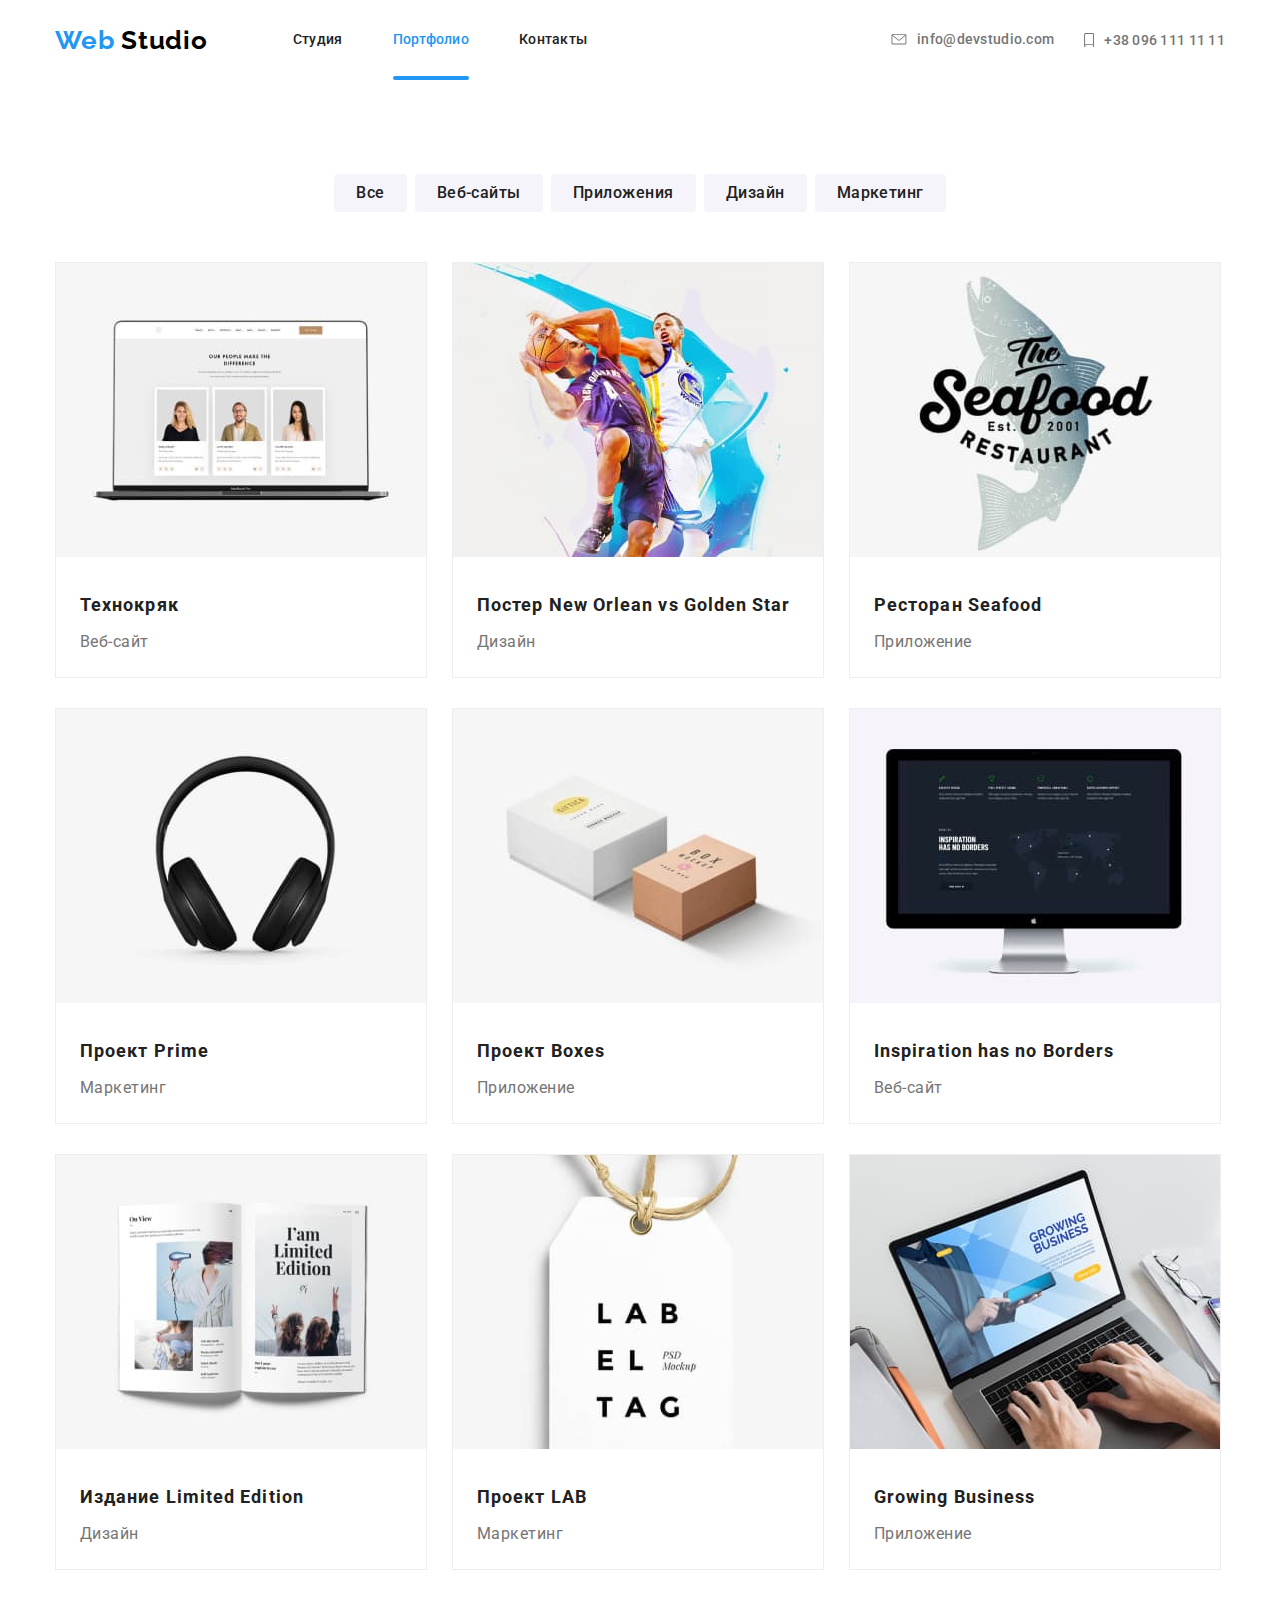
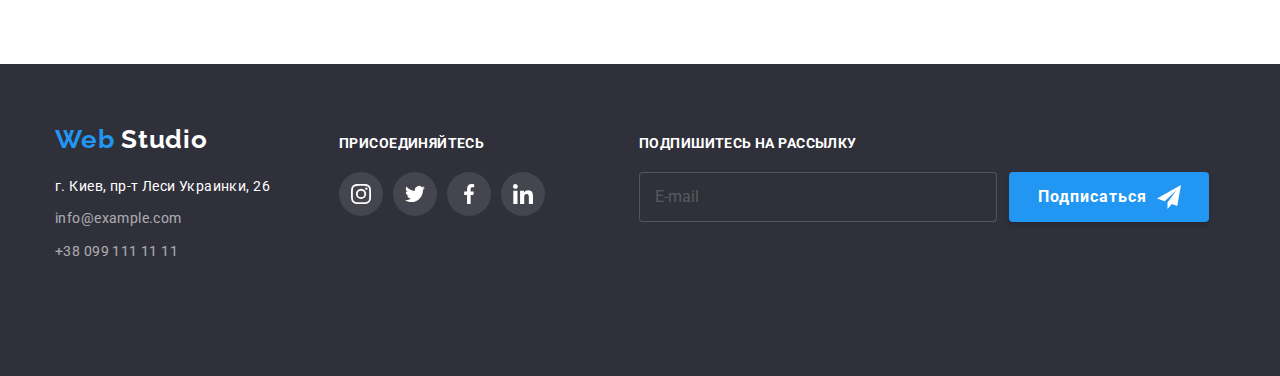
==== commit 76b7db19: "добавляет компоненты" ====
--- a/portfolio.html
+++ b/portfolio.html
@@ -63,19 +63,19 @@
       <!--Фильтр-->
       <ul class="filter-list list">
         <li class="filter-list-item">
-          <radio-button class="filter-list-item-btn">Все</radio-button>
-        </li>
-        <li class="filter-list-item">
-          <radio-button class="filter-list-item-btn">Веб-сайты</radio-button>
-        </li>
-        <li class="filter-list-item">
-          <radio-button class="filter-list-item-btn">Приложения</radio-button>
-        </li>
-        <li class="filter-list-item">
-          <radio-button class="filter-list-item-btn">Дизайн</radio-button>
-        </li>
-        <li class="filter-list-item">
-          <radio-button class="filter-list-item-btn">Маркетинг</radio-button>
+          <button class="filter-list-item-btn">Все</button>
+        </li>
+        <li class="filter-list-item">
+          <button class="filter-list-item-btn">Веб-сайты</button>
+        </li>
+        <li class="filter-list-item">
+          <button class="filter-list-item-btn">Приложения</button>
+        </li>
+        <li class="filter-list-item">
+          <button class="filter-list-item-btn">Дизайн</button>
+        </li>
+        <li class="filter-list-item">
+          <button class="filter-list-item-btn">Маркетинг</button>
         </li>
       </ul>
     </div>
--- a/css/main.min.css
+++ b/css/main.min.css
@@ -172,16 +172,6 @@
 }
 img {
   display: block;
-}
-.section-title {
-  margin-top: 0px;
-  margin-bottom: 50px;
-  font-weight: 700;
-  font-size: 36px;
-  line-height: 1.17;
-  text-align: center;
-  letter-spacing: 0.03em;
-  color: #212121;
 }
 .link {
   text-decoration: none;
@@ -535,6 +525,305 @@
   padding-right: 15px;
   margin-left: auto;
   margin-right: auto;
+}
+.backdrop {
+  position: fixed;
+  top: 0;
+  left: 0;
+  width: 100%;
+  height: 100%;
+  background-color: rgba(0, 0, 0, 0.2);
+}
+.backdrop.is-hidden {
+  opacity: 0;
+  pointer-events: none;
+}
+.modal {
+  position: absolute;
+  top: 50%;
+  left: 50%;
+  -webkit-transform: translate(-50%, -50%);
+  -ms-transform: translate(-50%, -50%);
+  transform: translate(-50%, -50%);
+  padding: 40px;
+  background-color: #fff;
+  -webkit-box-shadow: 0px 1px 3px rgba(0, 0, 0, 0.12),
+    0px 1px 1px rgba(0, 0, 0, 0.14), 0px 2px 1px rgba(0, 0, 0, 0.2);
+  box-shadow: 0px 1px 3px rgba(0, 0, 0, 0.12), 0px 1px 1px rgba(0, 0, 0, 0.14),
+    0px 2px 1px rgba(0, 0, 0, 0.2);
+  border-radius: 4px;
+}
+.modal-title {
+  margin-top: 0px;
+  margin-bottom: 30px;
+  color: #212121;
+  font-size: 20px;
+  line-height: 1, 15;
+  letter-spacing: 0.03em;
+}
+.modal-input-container {
+  position: relative;
+  margin-bottom: 28px;
+}
+.modal-input-label {
+  position: absolute;
+  top: 50%;
+  left: 42px;
+  -webkit-transform: translateY(-50%);
+  -ms-transform: translateY(-50%);
+  transform: translateY(-50%);
+  font-size: 14px;
+  line-height: 1.14;
+  letter-spacing: 0.01em;
+  color: #757575;
+  -webkit-transition: color 250ms cubic-bezier(0.4, 0, 0.2, 1),
+    font-size 250ms cubic-bezier(0.4, 0, 0.2, 1),
+    left 250ms cubic-bezier(0.4, 0, 0.2, 1),
+    -webkit-transform 250ms cubic-bezier(0.4, 0, 0.2, 1);
+  transition: color 250ms cubic-bezier(0.4, 0, 0.2, 1),
+    font-size 250ms cubic-bezier(0.4, 0, 0.2, 1),
+    left 250ms cubic-bezier(0.4, 0, 0.2, 1),
+    -webkit-transform 250ms cubic-bezier(0.4, 0, 0.2, 1);
+  -o-transition: color 250ms cubic-bezier(0.4, 0, 0.2, 1),
+    font-size 250ms cubic-bezier(0.4, 0, 0.2, 1),
+    transform 250ms cubic-bezier(0.4, 0, 0.2, 1),
+    left 250ms cubic-bezier(0.4, 0, 0.2, 1);
+  transition: color 250ms cubic-bezier(0.4, 0, 0.2, 1),
+    font-size 250ms cubic-bezier(0.4, 0, 0.2, 1),
+    transform 250ms cubic-bezier(0.4, 0, 0.2, 1),
+    left 250ms cubic-bezier(0.4, 0, 0.2, 1);
+  transition: color 250ms cubic-bezier(0.4, 0, 0.2, 1),
+    font-size 250ms cubic-bezier(0.4, 0, 0.2, 1),
+    transform 250ms cubic-bezier(0.4, 0, 0.2, 1),
+    left 250ms cubic-bezier(0.4, 0, 0.2, 1),
+    -webkit-transform 250ms cubic-bezier(0.4, 0, 0.2, 1);
+}
+.modal-input:hover + .modal-input-label,
+.modal-input:focus + .modal-input-label,
+.modal-input:not(:placeholder-shown) + .modal-input-label {
+  left: 18px;
+  -webkit-transform: translateY(-40px);
+  -ms-transform: translateY(-40px);
+  transform: translateY(-40px);
+  color: #2196f3;
+  font-size: 12px;
+  line-height: 1.17;
+  letter-spacing: 0.01em;
+}
+.modal-input-label-icon {
+  position: absolute;
+  left: 18px;
+  top: 50%;
+  -webkit-transform: translateY(-50%);
+  -ms-transform: translateY(-50%);
+  transform: translateY(-50%);
+  fill: #212121;
+  -webkit-transition: fill 250ms cubic-bezier(0.4, 0, 0.2, 1);
+  -o-transition: fill 250ms cubic-bezier(0.4, 0, 0.2, 1);
+  transition: fill 250ms cubic-bezier(0.4, 0, 0.2, 1);
+}
+.modal-input:hover ~ .modal-input-label-icon,
+.modal-input:focus ~ .modal-input-label-icon,
+.modal-input:not(:placeholder-shown) ~ .modal-input-label-icon {
+  fill: #2196f3;
+}
+.modal-input,
+.modal-comment {
+  width: 100%;
+  font-size: 14px;
+  line-height: 1.14;
+  letter-spacing: 0.01em;
+  color: #757575;
+  border: 1px solid rgba(33, 33, 33, 0.2);
+  border-radius: 4px;
+  -webkit-transition: border 250ms cubic-bezier(0.4, 0, 0.2, 1);
+  -o-transition: border 250ms cubic-bezier(0.4, 0, 0.2, 1);
+  transition: border 250ms cubic-bezier(0.4, 0, 0.2, 1);
+}
+.modal-input {
+  padding-left: 42px;
+  height: 40px;
+}
+.modal-input:hover,
+.modal-input:focus,
+.modal-input:not(:placeholder-shown) {
+  border: 1px solid #2196f3;
+  outline: none;
+}
+.modal-comment {
+  padding-top: 12px;
+  padding-left: 16px;
+  resize: none;
+  margin-bottom: 20px;
+  height: 120px;
+}
+.modal-comment:hover,
+.modal-comment:focus,
+.modal-comment:not(:placeholder-shown) {
+  border: 1px solid #2196f3;
+  outline: none;
+}
+.modal-comment-container {
+  position: relative;
+  display: -webkit-box;
+  display: -ms-flexbox;
+  display: flex;
+}
+.modal-comment-label {
+  position: absolute;
+  top: 12px;
+  left: 16px;
+  font-size: 14px;
+  line-height: 1.14;
+  letter-spacing: 0.01em;
+  color: #757575;
+  -webkit-transition: color 250ms cubic-bezier(0.4, 0, 0.2, 1),
+    font-size 250ms cubic-bezier(0.4, 0, 0.2, 1),
+    -webkit-transform 250ms cubic-bezier(0.4, 0, 0.2, 1);
+  transition: color 250ms cubic-bezier(0.4, 0, 0.2, 1),
+    font-size 250ms cubic-bezier(0.4, 0, 0.2, 1),
+    -webkit-transform 250ms cubic-bezier(0.4, 0, 0.2, 1);
+  -o-transition: color 250ms cubic-bezier(0.4, 0, 0.2, 1),
+    font-size 250ms cubic-bezier(0.4, 0, 0.2, 1),
+    transform 250ms cubic-bezier(0.4, 0, 0.2, 1);
+  transition: color 250ms cubic-bezier(0.4, 0, 0.2, 1),
+    font-size 250ms cubic-bezier(0.4, 0, 0.2, 1),
+    transform 250ms cubic-bezier(0.4, 0, 0.2, 1);
+  transition: color 250ms cubic-bezier(0.4, 0, 0.2, 1),
+    font-size 250ms cubic-bezier(0.4, 0, 0.2, 1),
+    transform 250ms cubic-bezier(0.4, 0, 0.2, 1),
+    -webkit-transform 250ms cubic-bezier(0.4, 0, 0.2, 1);
+}
+.modal-comment:hover + .modal-comment-label,
+.modal-comment:focus + .modal-comment-label,
+.modal-comment:not(:placeholder-shown) + .modal-comment-label {
+  -webkit-transform: translateY(-32px);
+  -ms-transform: translateY(-32px);
+  transform: translateY(-32px);
+  color: #2196f3;
+  font-size: 12px;
+  line-height: 1.17;
+  letter-spacing: 0.01em;
+}
+.agreement {
+  display: -webkit-box;
+  display: -ms-flexbox;
+  display: flex;
+  -webkit-box-align: center;
+  -ms-flex-align: center;
+  align-items: center;
+  padding-left: 12px;
+  margin-bottom: 30px;
+}
+.agreement-checkbox {
+  display: -webkit-box;
+  display: -ms-flexbox;
+  display: flex;
+  margin-right: 7px;
+  -webkit-box-pack: center;
+  -ms-flex-pack: center;
+  justify-content: center;
+  -webkit-box-align: center;
+  -ms-flex-align: center;
+  align-items: center;
+  width: 16px;
+  height: 15px;
+  border: 1.8px solid #212121;
+  border-radius: 2px;
+  background-color: #fff;
+  -webkit-transition: background-color 250ms cubic-bezier(0.4, 0, 0.2, 1),
+    border 250ms cubic-bezier(0.4, 0, 0.2, 1);
+  -o-transition: background-color 250ms cubic-bezier(0.4, 0, 0.2, 1),
+    border 250ms cubic-bezier(0.4, 0, 0.2, 1);
+  transition: background-color 250ms cubic-bezier(0.4, 0, 0.2, 1),
+    border 250ms cubic-bezier(0.4, 0, 0.2, 1);
+}
+.modal-checkbox:checked + .agreement-checkbox {
+  background-color: #2196f3;
+  border: 1.8px solid #2196f3;
+}
+.checked-icon {
+  fill: transparent;
+  -webkit-transition: fill 250ms cubic-bezier(0.4, 0, 0.2, 1);
+  -o-transition: fill 250ms cubic-bezier(0.4, 0, 0.2, 1);
+  transition: fill 250ms cubic-bezier(0.4, 0, 0.2, 1);
+}
+.modal-checkbox:checked + .agreement-checkbox > .checked-icon {
+  fill: #ffffff;
+}
+.agreement-txt,
+.agreement-link {
+  font-size: 14px;
+  line-height: 1.71;
+  letter-spacing: 0.03em;
+}
+.agreement-txt {
+  display: -webkit-box;
+  display: -ms-flexbox;
+  display: flex;
+  -webkit-box-align: center;
+  -ms-flex-align: center;
+  align-items: center;
+  color: #757575;
+  margin-right: 5px;
+}
+.agreement-link {
+  color: #2196f3;
+}
+.modal-submit-button {
+  display: block;
+  margin-left: auto;
+  margin-right: auto;
+  padding-top: 10px;
+  padding-right: 55px;
+  padding-bottom: 10px;
+  padding-left: 56px;
+  font-weight: 700;
+  font-size: 16px;
+  line-height: 1.875;
+  letter-spacing: 0.06em;
+  color: #fff;
+  background-color: #2196f3;
+  border: none;
+  -webkit-box-shadow: 0px 4px 4px rgba(0, 0, 0, 0.15);
+  box-shadow: 0px 4px 4px rgba(0, 0, 0, 0.15);
+  border-radius: 4px;
+  -webkit-transition: background-clor 250ms cubic-bezier(0.4, 0, 0.2, 1);
+  -o-transition: background-clor 250ms cubic-bezier(0.4, 0, 0.2, 1);
+  transition: background-clor 250ms cubic-bezier(0.4, 0, 0.2, 1);
+}
+.modal-submit-button:hover,
+.modal-submit-button:focus {
+  background-color: #188ce8;
+}
+.modal-button-close {
+  position: absolute;
+  top: 8px;
+  right: 8px;
+  display: -webkit-box;
+  display: -ms-flexbox;
+  display: flex;
+  padding: 9px;
+  background-color: #fff;
+  border: 1px solid rgba(0, 0, 0, 0.1);
+  border-radius: 50%;
+  -webkit-box-pack: center;
+  -ms-flex-pack: center;
+  justify-content: center;
+  -webkit-box-align: center;
+  -ms-flex-align: center;
+  align-items: center;
+  cursor: pointer;
+}
+.modal-button-close-icon {
+  fill: #000;
+  -webkit-transition: fill 250ms cubic-bezier(0.4, 0, 0.2, 1);
+  -o-transition: fill 250ms cubic-bezier(0.4, 0, 0.2, 1);
+  transition: fill 250ms cubic-bezier(0.4, 0, 0.2, 1);
+}
+.modal-button-close:hover .modal-button-close-icon,
+.modal-button-close:focus .modal-button-close-icon {
+  fill: #2196f3;
 }
 .navigation {
   display: -webkit-box;
